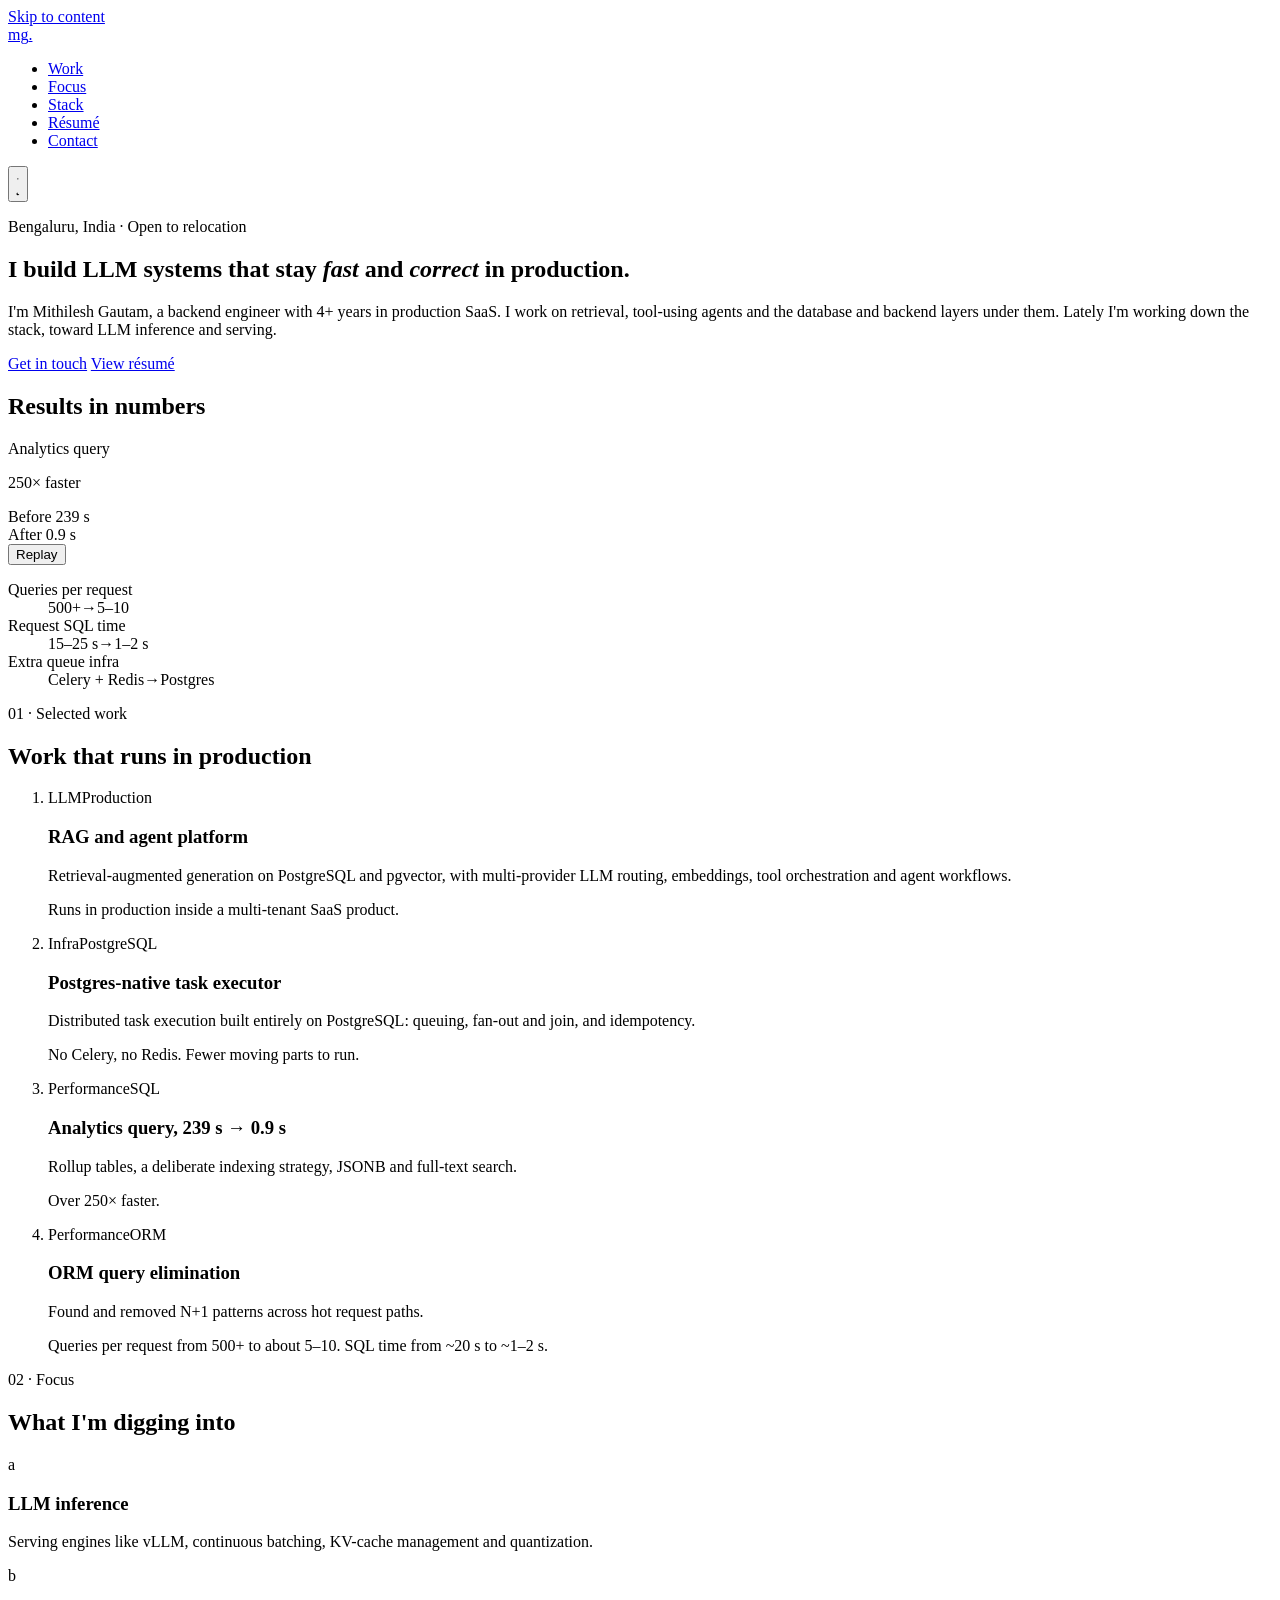
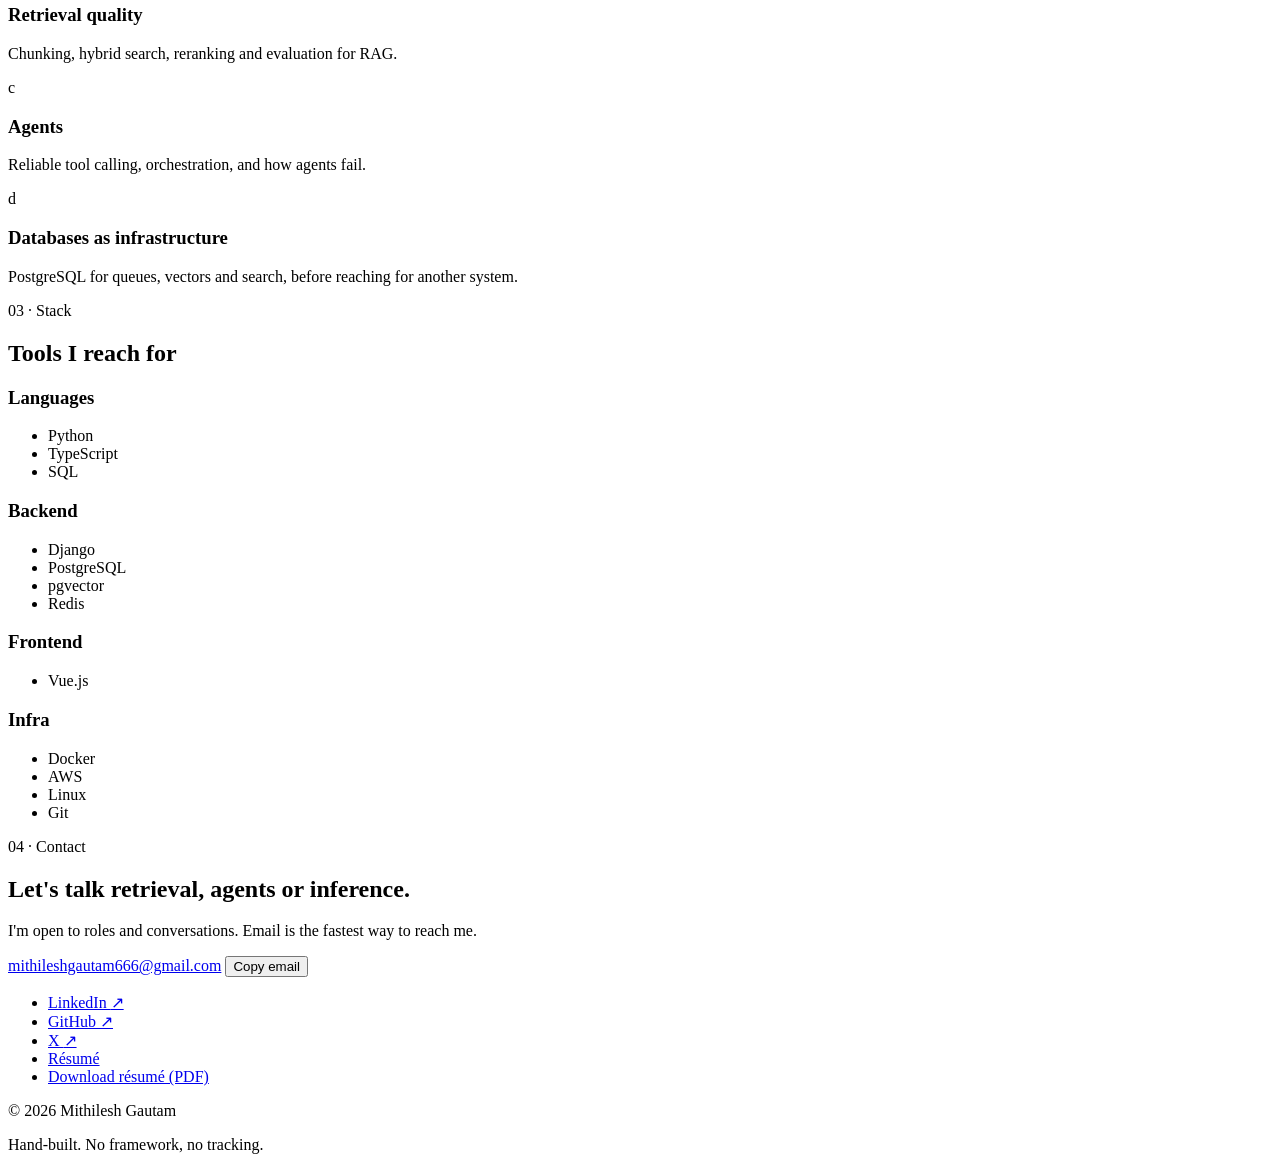
==== index.html @ 5cb6c933 "Link résumé from portfolio Add Résumé to nav, hero and contact; replace old Google Drive link." ====
<!doctype html>
<html lang="en">
<head>
  <meta charset="utf-8" />
  <meta name="viewport" content="width=device-width, initial-scale=1" />
  <title>Mithilesh Gautam</title>
  <meta name="description" content="Engineer building retrieval, agents and the systems that serve LLMs. Bengaluru, India." />
  <meta name="theme-color" content="#0d0f12" media="(prefers-color-scheme: dark)" />
  <meta name="theme-color" content="#f6f4ef" media="(prefers-color-scheme: light)" />
  <meta property="og:title" content="Mithilesh Gautam" />
  <meta property="og:description" content="Retrieval, agents and LLM inference systems that stay fast and correct in production." />
  <meta property="og:type" content="website" />
  <link rel="icon" href="data:image/svg+xml,<svg xmlns='http://www.w3.org/2000/svg' viewBox='0 0 32 32'><rect width='32' height='32' rx='7' fill='%237c5cff'/><text x='16' y='22' font-family='monospace' font-size='15' font-weight='700' text-anchor='middle' fill='white'>mg</text></svg>" />
  <link rel="preconnect" href="https://fonts.googleapis.com" />
  <link rel="preconnect" href="https://fonts.gstatic.com" crossorigin />
  <link href="https://fonts.googleapis.com/css2?family=Newsreader:ital,opsz,wght@0,6..72,400;0,6..72,500;1,6..72,400&family=IBM+Plex+Sans:wght@400;500;600&family=IBM+Plex+Mono:wght@400;500&display=swap" rel="stylesheet" />
  <link rel="stylesheet" href="style.css" />
  <script>
    // Apply saved theme before paint to avoid a flash.
    try { const t = localStorage.getItem('theme'); if (t) document.documentElement.dataset.theme = t; } catch (e) {}
  </script>
</head>
<body>
  <a class="skip" href="#main">Skip to content</a>

  <header class="site-header">
    <div class="wrap header-row">
      <a class="mark" href="#top" aria-label="Mithilesh Gautam, back to top">mg<span>.</span></a>
      <nav aria-label="Primary">
        <ul class="nav">
          <li><a href="#work">Work</a></li>
          <li><a href="#focus">Focus</a></li>
          <li><a href="#stack">Stack</a></li>
          <li><a href="resume.html">Résumé</a></li>
          <li><a href="#contact">Contact</a></li>
        </ul>
      </nav>
      <button class="theme-toggle" type="button" aria-label="Switch theme" data-theme-toggle>
        <svg class="i-sun" viewBox="0 0 24 24" aria-hidden="true"><circle cx="12" cy="12" r="4"/><path d="M12 2v2M12 20v2M4.9 4.9l1.4 1.4M17.7 17.7l1.4 1.4M2 12h2M20 12h2M4.9 19.1l1.4-1.4M17.7 6.3l1.4-1.4"/></svg>
        <svg class="i-moon" viewBox="0 0 24 24" aria-hidden="true"><path d="M21 12.8A9 9 0 1 1 11.2 3a7 7 0 0 0 9.8 9.8z"/></svg>
      </button>
    </div>
  </header>

  <main id="main">
    <!-- Hero -->
    <section class="hero wrap" id="top">
      <p class="eyebrow"><span class="dot" aria-hidden="true"></span>Bengaluru, India · Open to relocation</p>
      <h1 class="display">
        I build LLM systems that stay <em>fast</em> and <em>correct</em> in production.
      </h1>
      <p class="lede">
        I'm Mithilesh Gautam, a backend engineer with 4+ years in production SaaS. I work on retrieval, tool-using agents and the
        database and backend layers under them. Lately I'm working down the stack, toward
        LLM inference and serving.
      </p>
      <div class="actions">
        <a class="btn btn-primary" href="#contact">Get in touch</a>
        <a class="btn btn-ghost" href="resume.html">View résumé</a>
      </div>
    </section>

    <!-- Signature: latency -->
    <section class="wrap proof" aria-labelledby="proof-title">
      <h2 class="sr-only" id="proof-title">Results in numbers</h2>
      <div class="latency reveal" data-latency>
        <div class="latency-head">
          <p class="overline">Analytics query</p>
          <p class="latency-figure"><span class="big">250×</span> faster</p>
        </div>
        <div class="bars" role="img" aria-label="Query time dropped from 239 seconds to 0.9 seconds">
          <div class="bar-row">
            <span class="bar-label">Before</span>
            <span class="bar"><span class="fill fill-before"></span></span>
            <span class="bar-val">239 s</span>
          </div>
          <div class="bar-row">
            <span class="bar-label">After</span>
            <span class="bar"><span class="fill fill-after"></span></span>
            <span class="bar-val accent">0.9 s</span>
          </div>
        </div>
        <button class="replay" type="button" data-replay>Replay</button>
      </div>

      <dl class="stats">
        <div class="stat reveal">
          <dt class="overline">Queries per request</dt>
          <dd><span class="from">500+</span><span class="arrow" aria-hidden="true">→</span><span class="to">5–10</span></dd>
        </div>
        <div class="stat reveal">
          <dt class="overline">Request SQL time</dt>
          <dd><span class="from">15–25 s</span><span class="arrow" aria-hidden="true">→</span><span class="to">1–2 s</span></dd>
        </div>
        <div class="stat reveal">
          <dt class="overline">Extra queue infra</dt>
          <dd><span class="from">Celery + Redis</span><span class="arrow" aria-hidden="true">→</span><span class="to">Postgres</span></dd>
        </div>
      </dl>
    </section>

    <!-- Work -->
    <section class="wrap section" id="work" aria-labelledby="work-title">
      <header class="section-head">
        <p class="overline">01 · Selected work</p>
        <h2 class="h2" id="work-title">Work that runs in production</h2>
      </header>

      <ol class="work-list">
        <li class="work reveal">
          <div class="work-meta"><span class="tag">LLM</span><span class="tag">Production</span></div>
          <h3 class="h3">RAG and agent platform</h3>
          <p>Retrieval-augmented generation on PostgreSQL and pgvector, with multi-provider LLM routing, embeddings, tool orchestration and agent workflows.</p>
          <p class="outcome">Runs in production inside a multi-tenant SaaS product.</p>
        </li>
        <li class="work reveal">
          <div class="work-meta"><span class="tag">Infra</span><span class="tag">PostgreSQL</span></div>
          <h3 class="h3">Postgres-native task executor</h3>
          <p>Distributed task execution built entirely on PostgreSQL: queuing, fan-out and join, and idempotency.</p>
          <p class="outcome">No Celery, no Redis. Fewer moving parts to run.</p>
        </li>
        <li class="work reveal">
          <div class="work-meta"><span class="tag">Performance</span><span class="tag">SQL</span></div>
          <h3 class="h3">Analytics query, 239 s → 0.9 s</h3>
          <p>Rollup tables, a deliberate indexing strategy, JSONB and full-text search.</p>
          <p class="outcome">Over 250× faster.</p>
        </li>
        <li class="work reveal">
          <div class="work-meta"><span class="tag">Performance</span><span class="tag">ORM</span></div>
          <h3 class="h3">ORM query elimination</h3>
          <p>Found and removed N+1 patterns across hot request paths.</p>
          <p class="outcome">Queries per request from 500+ to about 5–10. SQL time from ~20 s to ~1–2 s.</p>
        </li>
      </ol>
    </section>

    <!-- Focus -->
    <section class="wrap section" id="focus" aria-labelledby="focus-title">
      <header class="section-head">
        <p class="overline">02 · Focus</p>
        <h2 class="h2" id="focus-title">What I'm digging into</h2>
      </header>
      <div class="focus-grid">
        <article class="focus reveal">
          <span class="focus-n" aria-hidden="true">a</span>
          <h3 class="h3">LLM inference</h3>
          <p>Serving engines like vLLM, continuous batching, KV-cache management and quantization.</p>
        </article>
        <article class="focus reveal">
          <span class="focus-n" aria-hidden="true">b</span>
          <h3 class="h3">Retrieval quality</h3>
          <p>Chunking, hybrid search, reranking and evaluation for RAG.</p>
        </article>
        <article class="focus reveal">
          <span class="focus-n" aria-hidden="true">c</span>
          <h3 class="h3">Agents</h3>
          <p>Reliable tool calling, orchestration, and how agents fail.</p>
        </article>
        <article class="focus reveal">
          <span class="focus-n" aria-hidden="true">d</span>
          <h3 class="h3">Databases as infrastructure</h3>
          <p>PostgreSQL for queues, vectors and search, before reaching for another system.</p>
        </article>
      </div>
    </section>

    <!-- Stack -->
    <section class="wrap section" id="stack" aria-labelledby="stack-title">
      <header class="section-head">
        <p class="overline">03 · Stack</p>
        <h2 class="h2" id="stack-title">Tools I reach for</h2>
      </header>
      <div class="stack-groups">
        <div class="stack-group reveal">
          <h3 class="overline">Languages</h3>
          <ul class="chips"><li>Python</li><li>TypeScript</li><li>SQL</li></ul>
        </div>
        <div class="stack-group reveal">
          <h3 class="overline">Backend</h3>
          <ul class="chips"><li>Django</li><li>PostgreSQL</li><li>pgvector</li><li>Redis</li></ul>
        </div>
        <div class="stack-group reveal">
          <h3 class="overline">Frontend</h3>
          <ul class="chips"><li>Vue.js</li></ul>
        </div>
        <div class="stack-group reveal">
          <h3 class="overline">Infra</h3>
          <ul class="chips"><li>Docker</li><li>AWS</li><li>Linux</li><li>Git</li></ul>
        </div>
      </div>
    </section>

    <!-- Contact -->
    <section class="wrap section contact" id="contact" aria-labelledby="contact-title">
      <p class="overline">04 · Contact</p>
      <h2 class="display contact-title" id="contact-title">Let's talk retrieval, agents or inference.</h2>
      <p class="lede">I'm open to roles and conversations. Email is the fastest way to reach me.</p>

      <div class="email-row">
        <a class="email" href="mailto:mithileshgautam666@gmail.com">mithileshgautam666@gmail.com</a>
        <button class="btn btn-ghost copy" type="button" data-copy="mithileshgautam666@gmail.com">
          <span data-copy-label>Copy email</span>
        </button>
        <span class="sr-only" role="status" aria-live="polite" data-copy-status></span>
      </div>

      <ul class="links">
        <li><a href="https://www.linkedin.com/in/iammgautam" target="_blank" rel="noopener">LinkedIn <span aria-hidden="true">↗</span></a></li>
        <li><a href="https://github.com/iammgautam" target="_blank" rel="noopener">GitHub <span aria-hidden="true">↗</span></a></li>
        <li><a href="https://x.com/iammgautam" target="_blank" rel="noopener">X <span aria-hidden="true">↗</span></a></li>
        <li><a href="resume.html">Résumé</a></li>
        <li><a href="resume.pdf" download="Mithilesh-Gautam-Resume.pdf">Download résumé (PDF)</a></li>
      </ul>
    </section>
  </main>

  <footer class="wrap site-footer">
    <p>© <span data-year>2026</span> Mithilesh Gautam</p>
    <p class="mono">Hand-built. No framework, no tracking.</p>
  </footer>

  <script src="script.js" defer></script>
</body>
</html>
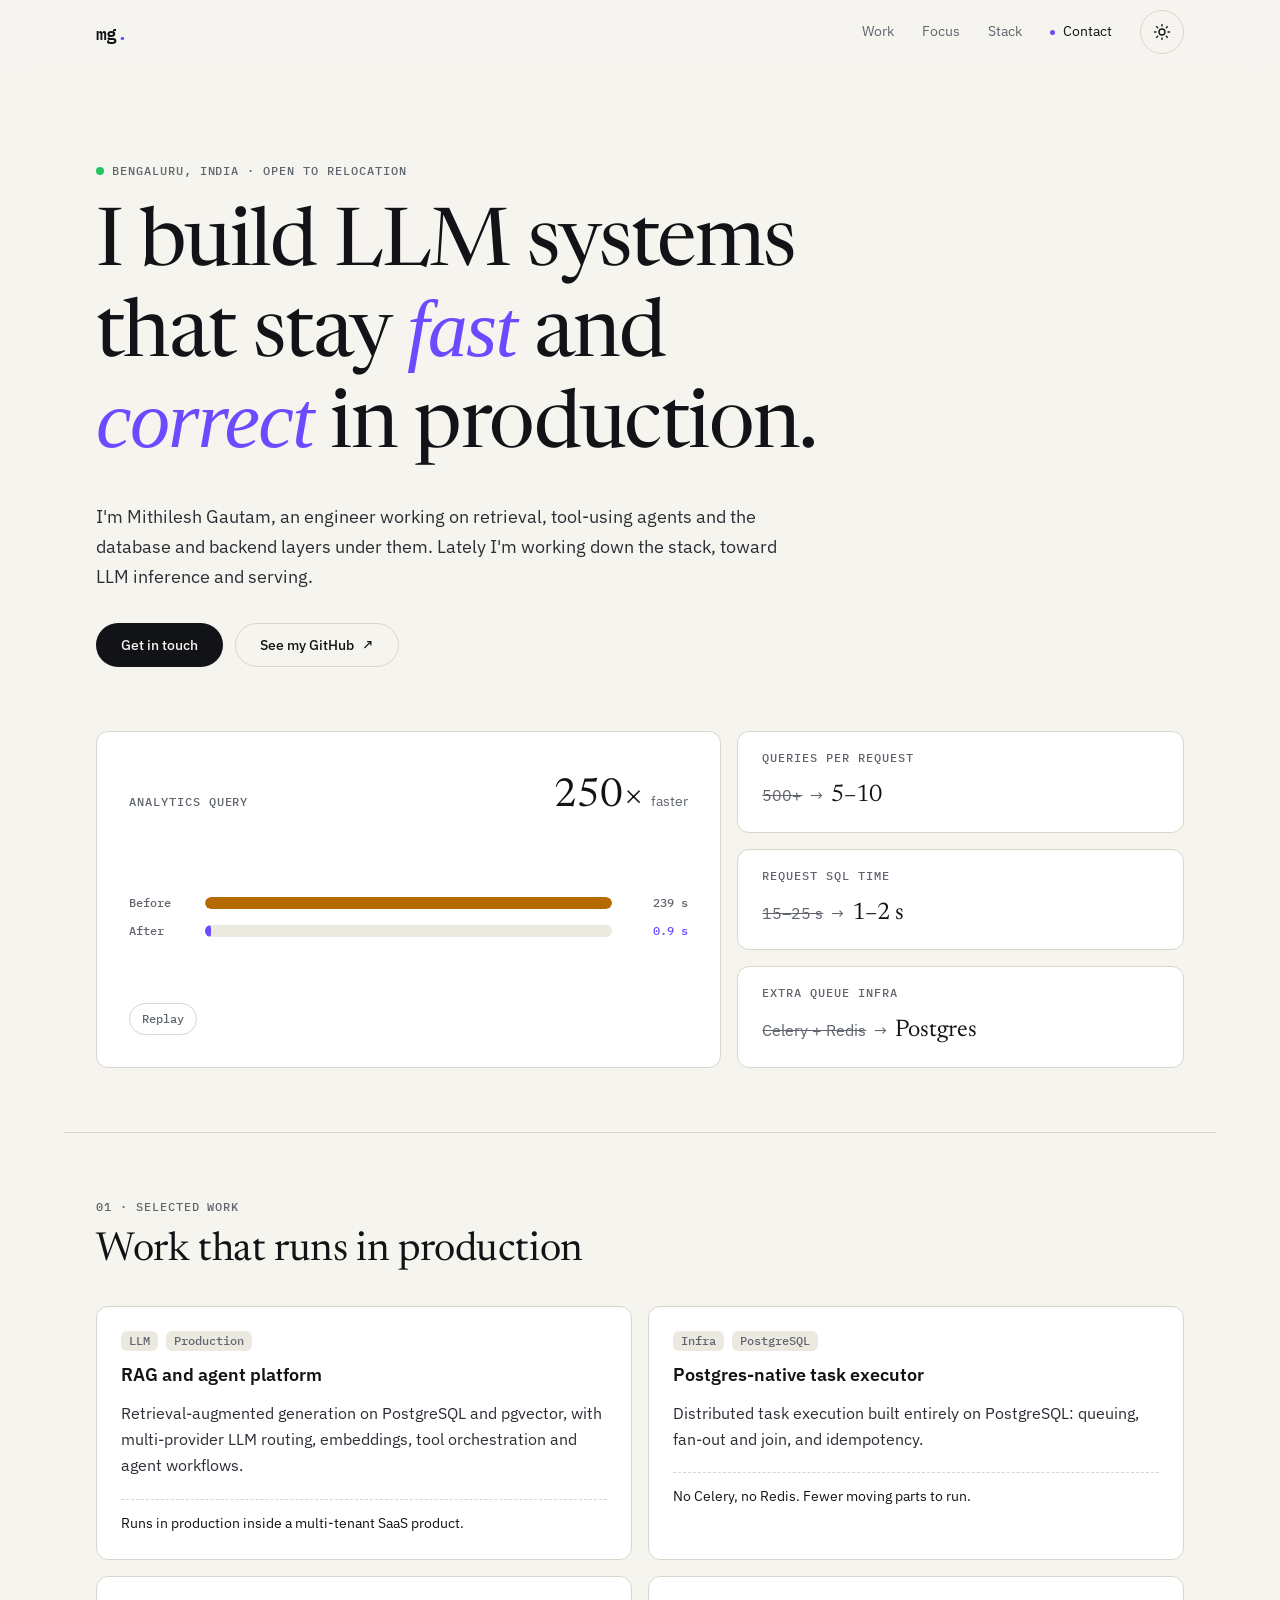
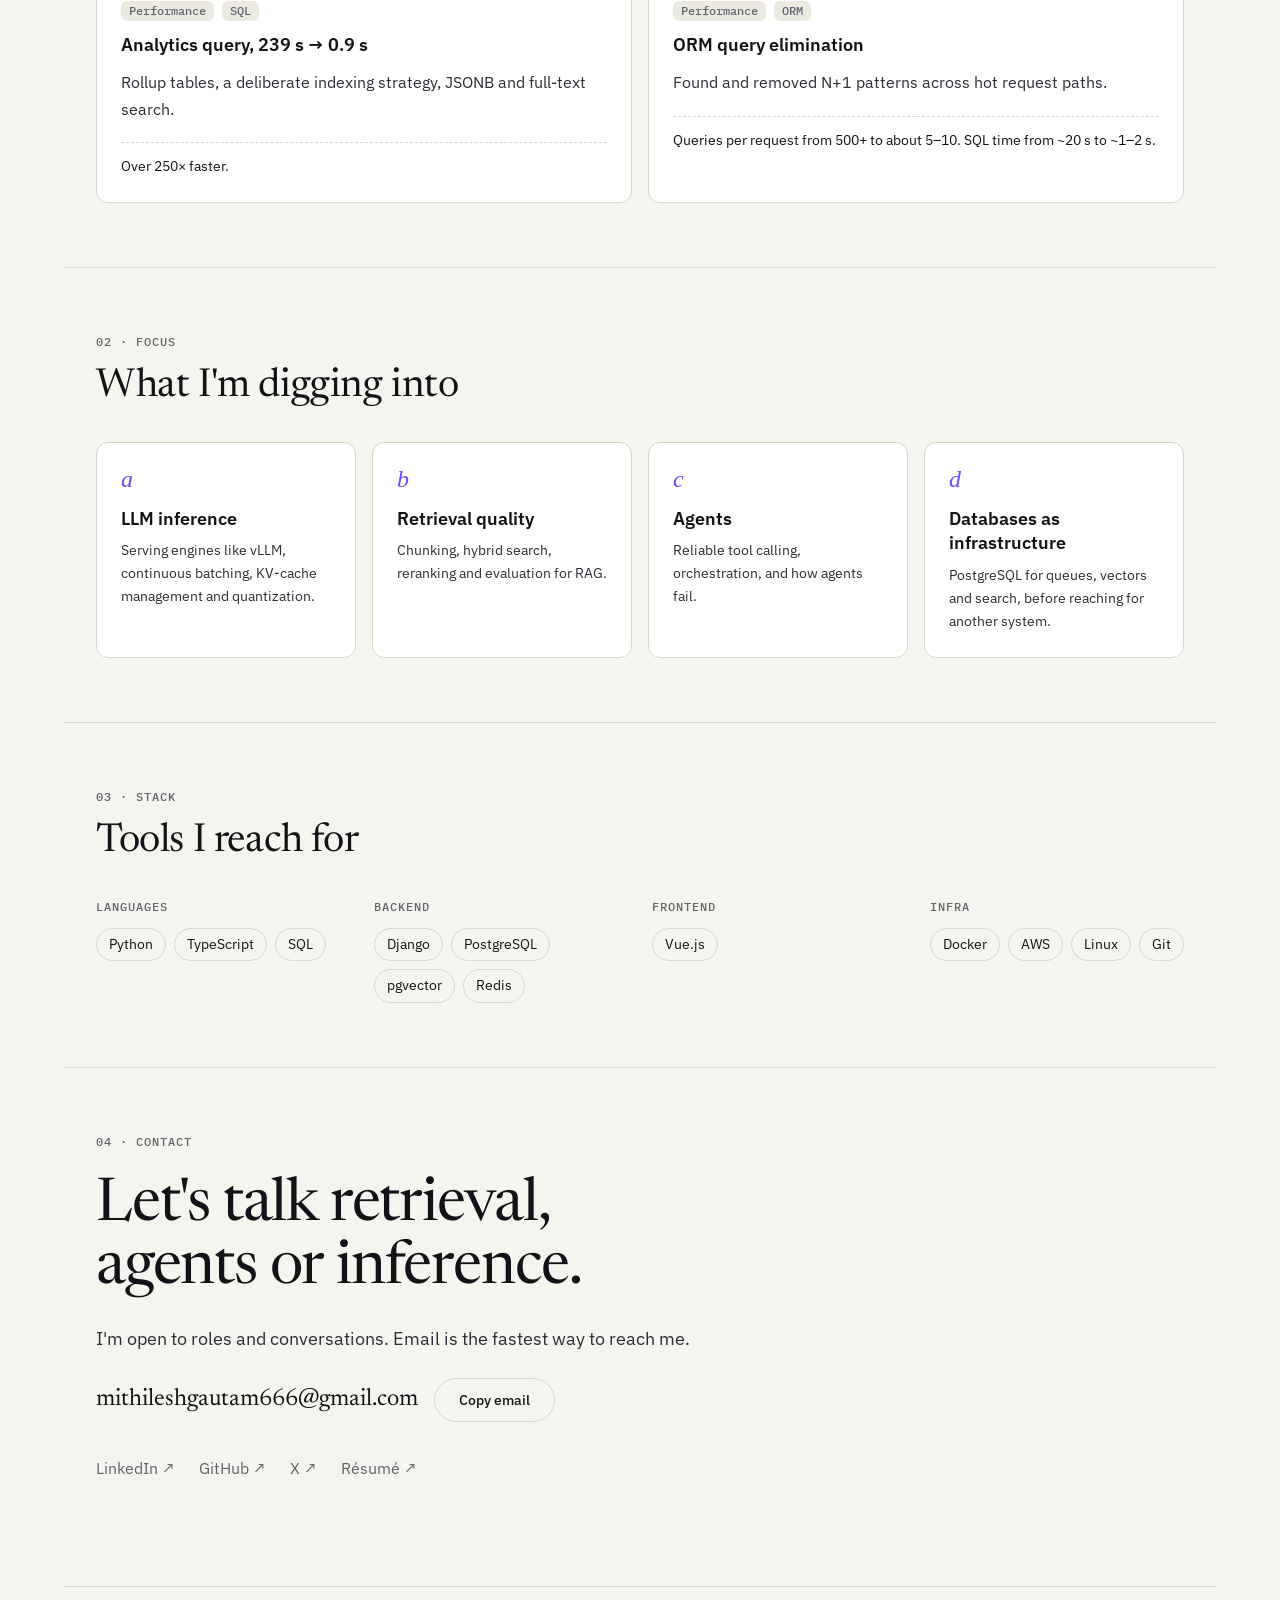
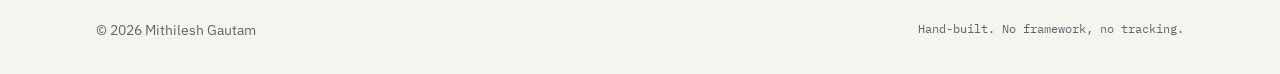
==== commit f97ca202: "Add redesigned portfolio Single-page site with token-based design system (light/dark), hero, latency" ====
--- a/index.html
+++ b/index.html
@@ -31,7 +31,6 @@
           <li><a href="#work">Work</a></li>
           <li><a href="#focus">Focus</a></li>
           <li><a href="#stack">Stack</a></li>
-          <li><a href="resume.html">Résumé</a></li>
           <li><a href="#contact">Contact</a></li>
         </ul>
       </nav>
@@ -50,13 +49,13 @@
         I build LLM systems that stay <em>fast</em> and <em>correct</em> in production.
       </h1>
       <p class="lede">
-        I'm Mithilesh Gautam, a backend engineer with 4+ years in production SaaS. I work on retrieval, tool-using agents and the
+        I'm Mithilesh Gautam, an engineer working on retrieval, tool-using agents and the
         database and backend layers under them. Lately I'm working down the stack, toward
         LLM inference and serving.
       </p>
       <div class="actions">
         <a class="btn btn-primary" href="#contact">Get in touch</a>
-        <a class="btn btn-ghost" href="resume.html">View résumé</a>
+        <a class="btn btn-ghost" href="https://github.com/iammgautam" target="_blank" rel="noopener">See my GitHub <span aria-hidden="true">↗</span></a>
       </div>
     </section>
 
@@ -208,8 +207,7 @@
         <li><a href="https://www.linkedin.com/in/iammgautam" target="_blank" rel="noopener">LinkedIn <span aria-hidden="true">↗</span></a></li>
         <li><a href="https://github.com/iammgautam" target="_blank" rel="noopener">GitHub <span aria-hidden="true">↗</span></a></li>
         <li><a href="https://x.com/iammgautam" target="_blank" rel="noopener">X <span aria-hidden="true">↗</span></a></li>
-        <li><a href="resume.html">Résumé</a></li>
-        <li><a href="resume.pdf" download="Mithilesh-Gautam-Resume.pdf">Download résumé (PDF)</a></li>
+        <li><a href="https://drive.google.com/file/d/17p3Ws8Ovs1-8Sfg02AB1ZrFVrTAGRIoc/view?usp=sharing" target="_blank" rel="noopener">Résumé <span aria-hidden="true">↗</span></a></li>
       </ul>
     </section>
   </main>
--- a/style.css
+++ b/style.css
@@ -0,0 +1,387 @@
+/* ==========================================================
+   Tokens
+   Tier 1 (reference) → Tier 2 (semantic). Components use semantic only.
+   ========================================================== */
+:root {
+  /* reference palette */
+  --ink-0: #0d0f12;
+  --ink-1: #14171c;
+  --ink-2: #1c2027;
+  --ink-3: #2a2f38;
+  --ink-5: #8a919e;
+  --ink-7: #c9cdd4;
+  --paper-0: #f6f4ef;
+  --paper-1: #ffffff;
+  --paper-2: #ece9e1;
+  --paper-3: #d9d5ca;
+  --paper-5: #5f646d;
+  --paper-7: #2a2e35;
+  --violet-400: #a78bfa;
+  --violet-600: #6d4aff;
+  --amber-400: #f2b45a;
+  --amber-600: #b56a00;
+
+  /* type */
+  --font-display: "Newsreader", Georgia, serif;
+  --font-sans: "IBM Plex Sans", system-ui, -apple-system, sans-serif;
+  --font-mono: "IBM Plex Mono", ui-monospace, Menlo, monospace;
+  --fs-xs: 0.75rem;
+  --fs-sm: 0.875rem;
+  --fs-md: 1rem;
+  --fs-lg: 1.125rem;
+  --fs-xl: clamp(1.25rem, 1rem + 0.8vw, 1.5rem);
+  --fs-2xl: clamp(1.75rem, 1.2rem + 2vw, 2.5rem);
+  --fs-display: clamp(2.5rem, 1.4rem + 4.6vw, 5rem);
+
+  /* space (4px base) */
+  --sp-1: 0.25rem;
+  --sp-2: 0.5rem;
+  --sp-3: 0.75rem;
+  --sp-4: 1rem;
+  --sp-6: 1.5rem;
+  --sp-8: 2rem;
+  --sp-12: 3rem;
+  --sp-16: 4rem;
+  --sp-24: 6rem;
+
+  --radius-sm: 6px;
+  --radius-md: 12px;
+  --radius-pill: 999px;
+  --measure: 62ch;
+  --page: 72rem;
+
+  /* motion */
+  --dur-fast: 140ms;
+  --dur-base: 240ms;
+  --dur-slow: 1200ms;
+  --ease-out: cubic-bezier(0.2, 0.8, 0.2, 1);
+
+  /* semantic — light */
+  --color-bg: var(--paper-0);
+  --color-surface: var(--paper-1);
+  --color-surface-muted: var(--paper-2);
+  --color-border: var(--paper-3);
+  --color-text: var(--paper-7);
+  --color-text-strong: #111317;
+  --color-text-muted: var(--paper-5);
+  --color-accent: var(--violet-600);
+  --color-accent-contrast: #ffffff;
+  --color-warn: var(--amber-600);
+  --color-focus: var(--violet-600);
+  color-scheme: light;
+}
+
+@media (prefers-color-scheme: dark) {
+  :root:not([data-theme="light"]) {
+    --color-bg: var(--ink-0);
+    --color-surface: var(--ink-1);
+    --color-surface-muted: var(--ink-2);
+    --color-border: var(--ink-3);
+    --color-text: var(--ink-7);
+    --color-text-strong: #f3f4f6;
+    --color-text-muted: var(--ink-5);
+    --color-accent: var(--violet-400);
+    --color-accent-contrast: var(--ink-0);
+    --color-warn: var(--amber-400);
+    --color-focus: var(--violet-400);
+    color-scheme: dark;
+  }
+}
+:root[data-theme="dark"] {
+  --color-bg: var(--ink-0);
+  --color-surface: var(--ink-1);
+  --color-surface-muted: var(--ink-2);
+  --color-border: var(--ink-3);
+  --color-text: var(--ink-7);
+  --color-text-strong: #f3f4f6;
+  --color-text-muted: var(--ink-5);
+  --color-accent: var(--violet-400);
+  --color-accent-contrast: var(--ink-0);
+  --color-warn: var(--amber-400);
+  --color-focus: var(--violet-400);
+  color-scheme: dark;
+}
+
+/* ==========================================================
+   Base
+   ========================================================== */
+*, *::before, *::after { box-sizing: border-box; }
+html { scroll-behavior: smooth; scroll-padding-top: 5rem; -webkit-text-size-adjust: 100%; }
+body {
+  margin: 0;
+  background: var(--color-bg);
+  color: var(--color-text);
+  font: 400 var(--fs-md)/1.65 var(--font-sans);
+  -webkit-font-smoothing: antialiased;
+  transition: background-color var(--dur-base), color var(--dur-base);
+}
+h1, h2, h3, p, ol, ul, dl, dd { margin: 0; }
+ul, ol { padding: 0; list-style: none; }
+a { color: inherit; }
+::selection { background: var(--color-accent); color: var(--color-accent-contrast); }
+:focus-visible { outline: 2px solid var(--color-focus); outline-offset: 3px; border-radius: 4px; }
+
+.wrap { width: 100%; max-width: var(--page); margin-inline: auto; padding-inline: var(--sp-4); }
+@media (min-width: 640px) { .wrap { padding-inline: var(--sp-8); } }
+
+.sr-only {
+  position: absolute; width: 1px; height: 1px; padding: 0; margin: -1px;
+  overflow: hidden; clip: rect(0 0 0 0); white-space: nowrap; border: 0;
+}
+.skip {
+  position: absolute; left: var(--sp-4); top: -100px; z-index: 100;
+  background: var(--color-accent); color: var(--color-accent-contrast);
+  padding: var(--sp-2) var(--sp-4); border-radius: var(--radius-sm); text-decoration: none;
+}
+.skip:focus { top: var(--sp-4); }
+
+/* ==========================================================
+   Typography atoms
+   ========================================================== */
+.display {
+  font-family: var(--font-display);
+  font-weight: 400;
+  font-size: var(--fs-display);
+  line-height: 1.04;
+  letter-spacing: -0.02em;
+  color: var(--color-text-strong);
+  text-wrap: balance;
+}
+.display em { font-style: italic; color: var(--color-accent); }
+.h2 {
+  font-family: var(--font-display);
+  font-weight: 400;
+  font-size: var(--fs-2xl);
+  line-height: 1.15;
+  letter-spacing: -0.01em;
+  color: var(--color-text-strong);
+}
+.h3 { font-size: var(--fs-lg); font-weight: 600; line-height: 1.35; color: var(--color-text-strong); }
+.lede { font-size: var(--fs-lg); max-width: var(--measure); color: var(--color-text); }
+.overline, .eyebrow {
+  font-family: var(--font-mono);
+  font-size: var(--fs-xs);
+  font-weight: 500;
+  letter-spacing: 0.08em;
+  text-transform: uppercase;
+  color: var(--color-text-muted);
+}
+.mono { font-family: var(--font-mono); }
+
+/* ==========================================================
+   Button
+   ========================================================== */
+.btn {
+  display: inline-flex; align-items: center; gap: var(--sp-2);
+  min-height: 44px; padding: 0 var(--sp-6);
+  border-radius: var(--radius-pill);
+  border: 1px solid transparent;
+  font: 500 var(--fs-sm)/1 var(--font-sans);
+  text-decoration: none; cursor: pointer;
+  transition: transform var(--dur-fast) var(--ease-out), background-color var(--dur-fast), border-color var(--dur-fast), color var(--dur-fast);
+}
+.btn:active { transform: scale(0.97); }
+.btn-primary { background: var(--color-text-strong); color: var(--color-bg); }
+.btn-primary:hover { background: var(--color-accent); color: var(--color-accent-contrast); }
+.btn-ghost { background: transparent; color: var(--color-text-strong); border-color: var(--color-border); }
+.btn-ghost:hover { border-color: var(--color-text-strong); }
+
+/* ==========================================================
+   Header
+   ========================================================== */
+.site-header {
+  position: sticky; top: 0; z-index: 50;
+  background: color-mix(in srgb, var(--color-bg) 82%, transparent);
+  backdrop-filter: blur(12px);
+  -webkit-backdrop-filter: blur(12px);
+  border-bottom: 1px solid transparent;
+  transition: border-color var(--dur-base);
+}
+.site-header.is-scrolled { border-bottom-color: var(--color-border); }
+.header-row { display: flex; align-items: center; gap: var(--sp-4); height: 64px; }
+.mark {
+  font: 600 var(--fs-lg)/1 var(--font-mono);
+  color: var(--color-text-strong); text-decoration: none; letter-spacing: -0.04em;
+}
+.mark span { color: var(--color-accent); }
+.site-header nav { margin-left: auto; }
+.nav { display: flex; gap: var(--sp-1); }
+.nav a {
+  display: inline-flex; align-items: center; min-height: 44px; padding: 0 var(--sp-3);
+  font-size: var(--fs-sm); color: var(--color-text-muted); text-decoration: none;
+  border-radius: var(--radius-pill);
+  transition: color var(--dur-fast);
+}
+.nav a:hover, .nav a[aria-current="true"] { color: var(--color-text-strong); }
+.nav a[aria-current="true"]::before {
+  content: ""; width: 5px; height: 5px; margin-right: var(--sp-2);
+  border-radius: 50%; background: var(--color-accent);
+}
+@media (max-width: 560px) {
+  .nav li:nth-child(2), .nav li:nth-child(3) { display: none; }
+  .nav a { padding: 0 var(--sp-2); }
+}
+.theme-toggle {
+  width: 44px; height: 44px; display: grid; place-items: center;
+  background: transparent; border: 1px solid var(--color-border); border-radius: 50%;
+  color: var(--color-text-strong); cursor: pointer;
+  transition: border-color var(--dur-fast), transform var(--dur-fast) var(--ease-out);
+}
+.theme-toggle:hover { border-color: var(--color-text-strong); }
+.theme-toggle:active { transform: scale(0.92); }
+.theme-toggle svg { width: 18px; height: 18px; fill: none; stroke: currentColor; stroke-width: 1.8; stroke-linecap: round; }
+.theme-toggle .i-moon { display: none; }
+:root[data-theme="dark"] .theme-toggle .i-sun { display: none; }
+:root[data-theme="dark"] .theme-toggle .i-moon { display: block; }
+@media (prefers-color-scheme: dark) {
+  :root:not([data-theme="light"]) .theme-toggle .i-sun { display: none; }
+  :root:not([data-theme="light"]) .theme-toggle .i-moon { display: block; }
+}
+
+/* ==========================================================
+   Hero
+   ========================================================== */
+.hero { padding-block: var(--sp-16) var(--sp-12); }
+@media (min-width: 900px) { .hero { padding-block: var(--sp-24) var(--sp-16); } }
+.hero .eyebrow { display: flex; align-items: center; gap: var(--sp-2); margin-bottom: var(--sp-6); }
+.dot {
+  width: 8px; height: 8px; border-radius: 50%; background: #22c55e;
+  box-shadow: 0 0 0 0 rgb(34 197 94 / 0.5);
+  animation: pulse 2.4s ease-out infinite;
+}
+@keyframes pulse { 70% { box-shadow: 0 0 0 8px rgb(34 197 94 / 0); } 100% { box-shadow: 0 0 0 0 rgb(34 197 94 / 0); } }
+.hero .display { max-width: 18ch; }
+.hero .lede { margin-top: var(--sp-8); }
+.actions { display: flex; flex-wrap: wrap; gap: var(--sp-3); margin-top: var(--sp-8); }
+
+/* ==========================================================
+   Proof: latency card + stats (signature moment)
+   ========================================================== */
+.proof { display: grid; gap: var(--sp-4); padding-bottom: var(--sp-16); }
+@media (min-width: 900px) { .proof { grid-template-columns: 1.4fr 1fr; } }
+.latency, .stat, .work, .focus {
+  background: var(--color-surface);
+  border: 1px solid var(--color-border);
+  border-radius: var(--radius-md);
+}
+.latency { position: relative; padding: var(--sp-6); display: grid; gap: var(--sp-6); align-content: space-between; }
+@media (min-width: 640px) { .latency { padding: var(--sp-8); } }
+.latency-head { display: flex; justify-content: space-between; align-items: baseline; gap: var(--sp-4); flex-wrap: wrap; }
+.latency-figure { font-size: var(--fs-sm); color: var(--color-text-muted); }
+.latency-figure .big {
+  font-family: var(--font-display); font-size: var(--fs-2xl); color: var(--color-text-strong);
+  font-variant-numeric: tabular-nums; margin-right: var(--sp-1);
+}
+.bars { display: grid; gap: var(--sp-4); }
+.bar-row { display: grid; grid-template-columns: 4rem 1fr 4rem; align-items: center; gap: var(--sp-3); }
+.bar-label, .bar-val { font: 500 var(--fs-xs)/1 var(--font-mono); color: var(--color-text-muted); }
+.bar-val { text-align: right; font-variant-numeric: tabular-nums; }
+.bar-val.accent { color: var(--color-accent); }
+.bar { height: 12px; border-radius: var(--radius-pill); background: var(--color-surface-muted); overflow: hidden; }
+.fill { display: block; height: 100%; width: 0; border-radius: inherit; }
+.fill-before { background: var(--color-warn); }
+.fill-after { background: var(--color-accent); }
+/* Bars "run" at speeds proportional-ish to their real time: slow vs. instant. */
+.latency.is-run .fill-before { width: 100%; transition: width 2.4s linear; }
+.latency.is-run .fill-after { width: 0.6%; min-width: 6px; transition: width 120ms var(--ease-out); }
+.replay {
+  justify-self: start; align-self: end;
+  height: 32px; padding: 0 var(--sp-3);
+  background: none; border: 1px solid var(--color-border); border-radius: var(--radius-pill);
+  font: 500 var(--fs-xs)/1 var(--font-mono); color: var(--color-text-muted); cursor: pointer;
+  transition: color var(--dur-fast), border-color var(--dur-fast);
+}
+.replay:hover { color: var(--color-text-strong); border-color: var(--color-text-strong); }
+
+.stats { display: grid; gap: var(--sp-4); }
+.stat { padding: var(--sp-4) var(--sp-6); display: grid; gap: var(--sp-2); }
+.stat dd { display: flex; align-items: baseline; gap: var(--sp-2); flex-wrap: wrap; font-variant-numeric: tabular-nums; }
+.stat .from { color: var(--color-text-muted); text-decoration: line-through; text-decoration-thickness: 1px; }
+.stat .arrow { color: var(--color-text-muted); }
+.stat .to { font-family: var(--font-display); font-size: var(--fs-xl); color: var(--color-text-strong); }
+
+/* ==========================================================
+   Sections
+   ========================================================== */
+.section { padding-block: var(--sp-16); border-top: 1px solid var(--color-border); }
+.section-head { display: grid; gap: var(--sp-3); margin-bottom: var(--sp-8); }
+
+.work-list { display: grid; gap: var(--sp-4); }
+@media (min-width: 760px) { .work-list { grid-template-columns: 1fr 1fr; } }
+.work {
+  padding: var(--sp-6); display: grid; gap: var(--sp-3); align-content: start;
+  transition: border-color var(--dur-base), transform var(--dur-base) var(--ease-out);
+}
+.work:hover { border-color: var(--color-accent); transform: translateY(-2px); }
+.work p { color: var(--color-text); max-width: var(--measure); }
+.work .outcome {
+  margin-top: var(--sp-2); padding-top: var(--sp-3);
+  border-top: 1px dashed var(--color-border);
+  font-size: var(--fs-sm); color: var(--color-text-strong);
+}
+.work-meta { display: flex; gap: var(--sp-2); flex-wrap: wrap; }
+.tag {
+  font: 500 var(--fs-xs)/1 var(--font-mono);
+  padding: var(--sp-1) var(--sp-2);
+  border-radius: var(--radius-sm);
+  background: var(--color-surface-muted); color: var(--color-text-muted);
+}
+
+.focus-grid { display: grid; gap: var(--sp-4); }
+@media (min-width: 640px) { .focus-grid { grid-template-columns: 1fr 1fr; } }
+@media (min-width: 1000px) { .focus-grid { grid-template-columns: repeat(4, 1fr); } }
+.focus { padding: var(--sp-6); display: grid; gap: var(--sp-2); align-content: start; }
+.focus-n { font: italic 400 var(--fs-xl)/1 var(--font-display); color: var(--color-accent); margin-bottom: var(--sp-2); }
+.focus p { font-size: var(--fs-sm); }
+
+.stack-groups { display: grid; gap: var(--sp-6); }
+@media (min-width: 760px) { .stack-groups { grid-template-columns: repeat(4, 1fr); } }
+.stack-group { display: grid; gap: var(--sp-3); align-content: start; }
+.chips { display: flex; flex-wrap: wrap; gap: var(--sp-2); }
+.chips li {
+  padding: var(--sp-1) var(--sp-3);
+  border: 1px solid var(--color-border); border-radius: var(--radius-pill);
+  font-size: var(--fs-sm); color: var(--color-text-strong);
+}
+
+/* ==========================================================
+   Contact
+   ========================================================== */
+.contact { display: grid; gap: var(--sp-6); padding-bottom: var(--sp-24); }
+.contact-title { font-size: clamp(2rem, 1.2rem + 3.4vw, 3.75rem); max-width: 20ch; }
+.email-row { display: flex; flex-wrap: wrap; align-items: center; gap: var(--sp-3) var(--sp-4); }
+.email {
+  font-family: var(--font-display); font-size: var(--fs-xl);
+  color: var(--color-text-strong); text-decoration: none;
+  overflow-wrap: anywhere;
+  background: linear-gradient(var(--color-accent), var(--color-accent)) 0 100% / 0 2px no-repeat;
+  transition: background-size var(--dur-base) var(--ease-out);
+}
+.email:hover { background-size: 100% 2px; }
+.copy.is-done { border-color: var(--color-accent); color: var(--color-accent); }
+.links { display: flex; flex-wrap: wrap; gap: var(--sp-2) var(--sp-6); }
+.links a {
+  display: inline-flex; align-items: center; gap: var(--sp-1); min-height: 44px;
+  color: var(--color-text-muted); text-decoration: none; transition: color var(--dur-fast);
+}
+.links a:hover { color: var(--color-accent); }
+
+.site-footer {
+  display: flex; flex-wrap: wrap; justify-content: space-between; gap: var(--sp-2);
+  padding-block: var(--sp-8); border-top: 1px solid var(--color-border);
+  font-size: var(--fs-sm); color: var(--color-text-muted);
+}
+.site-footer .mono { font-size: var(--fs-xs); }
+
+/* ==========================================================
+   Reveal on scroll (JS adds .js to <html>; without JS, content shows)
+   ========================================================== */
+.js .reveal { opacity: 0; transform: translateY(12px); transition: opacity 600ms var(--ease-out), transform 600ms var(--ease-out); }
+.js .reveal.is-in { opacity: 1; transform: none; }
+
+@media (prefers-reduced-motion: reduce) {
+  html { scroll-behavior: auto; }
+  *, *::before, *::after { animation: none !important; transition-duration: 0ms !important; }
+  .js .reveal { opacity: 1; transform: none; }
+}
+
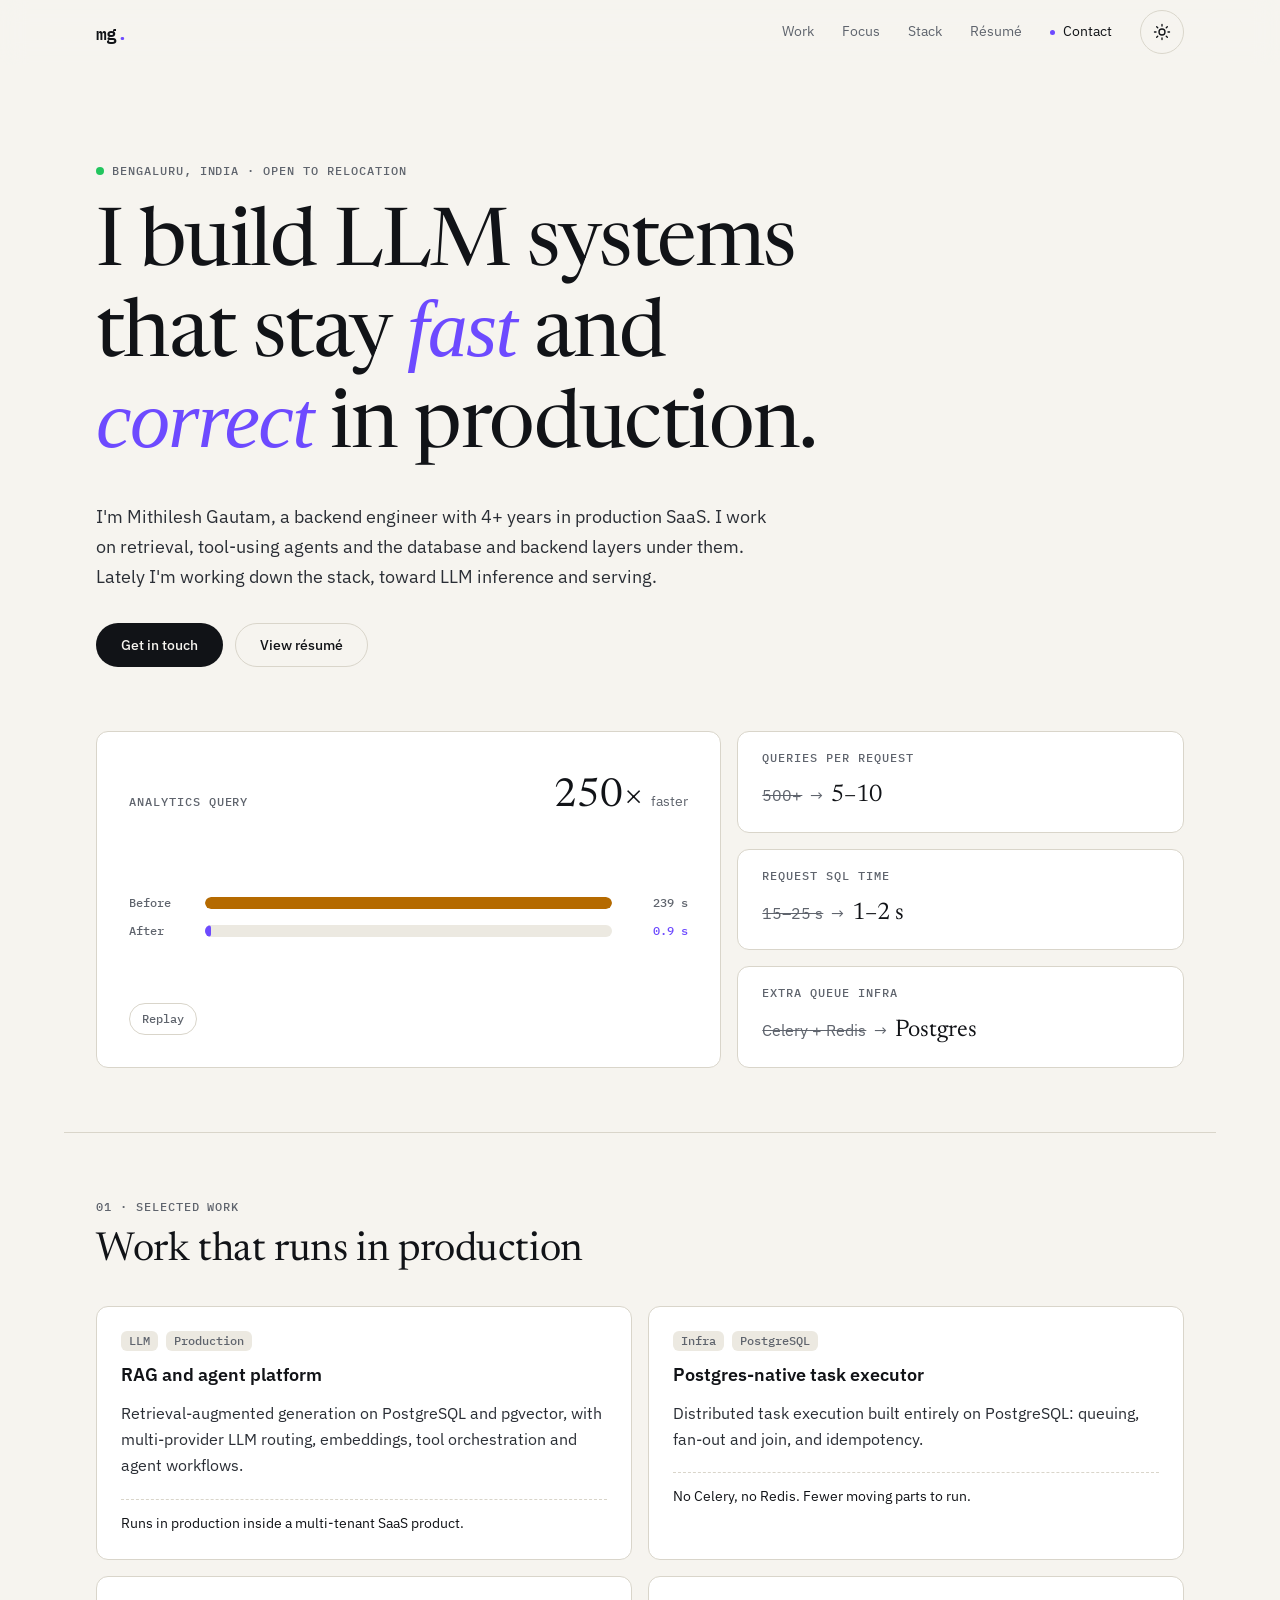
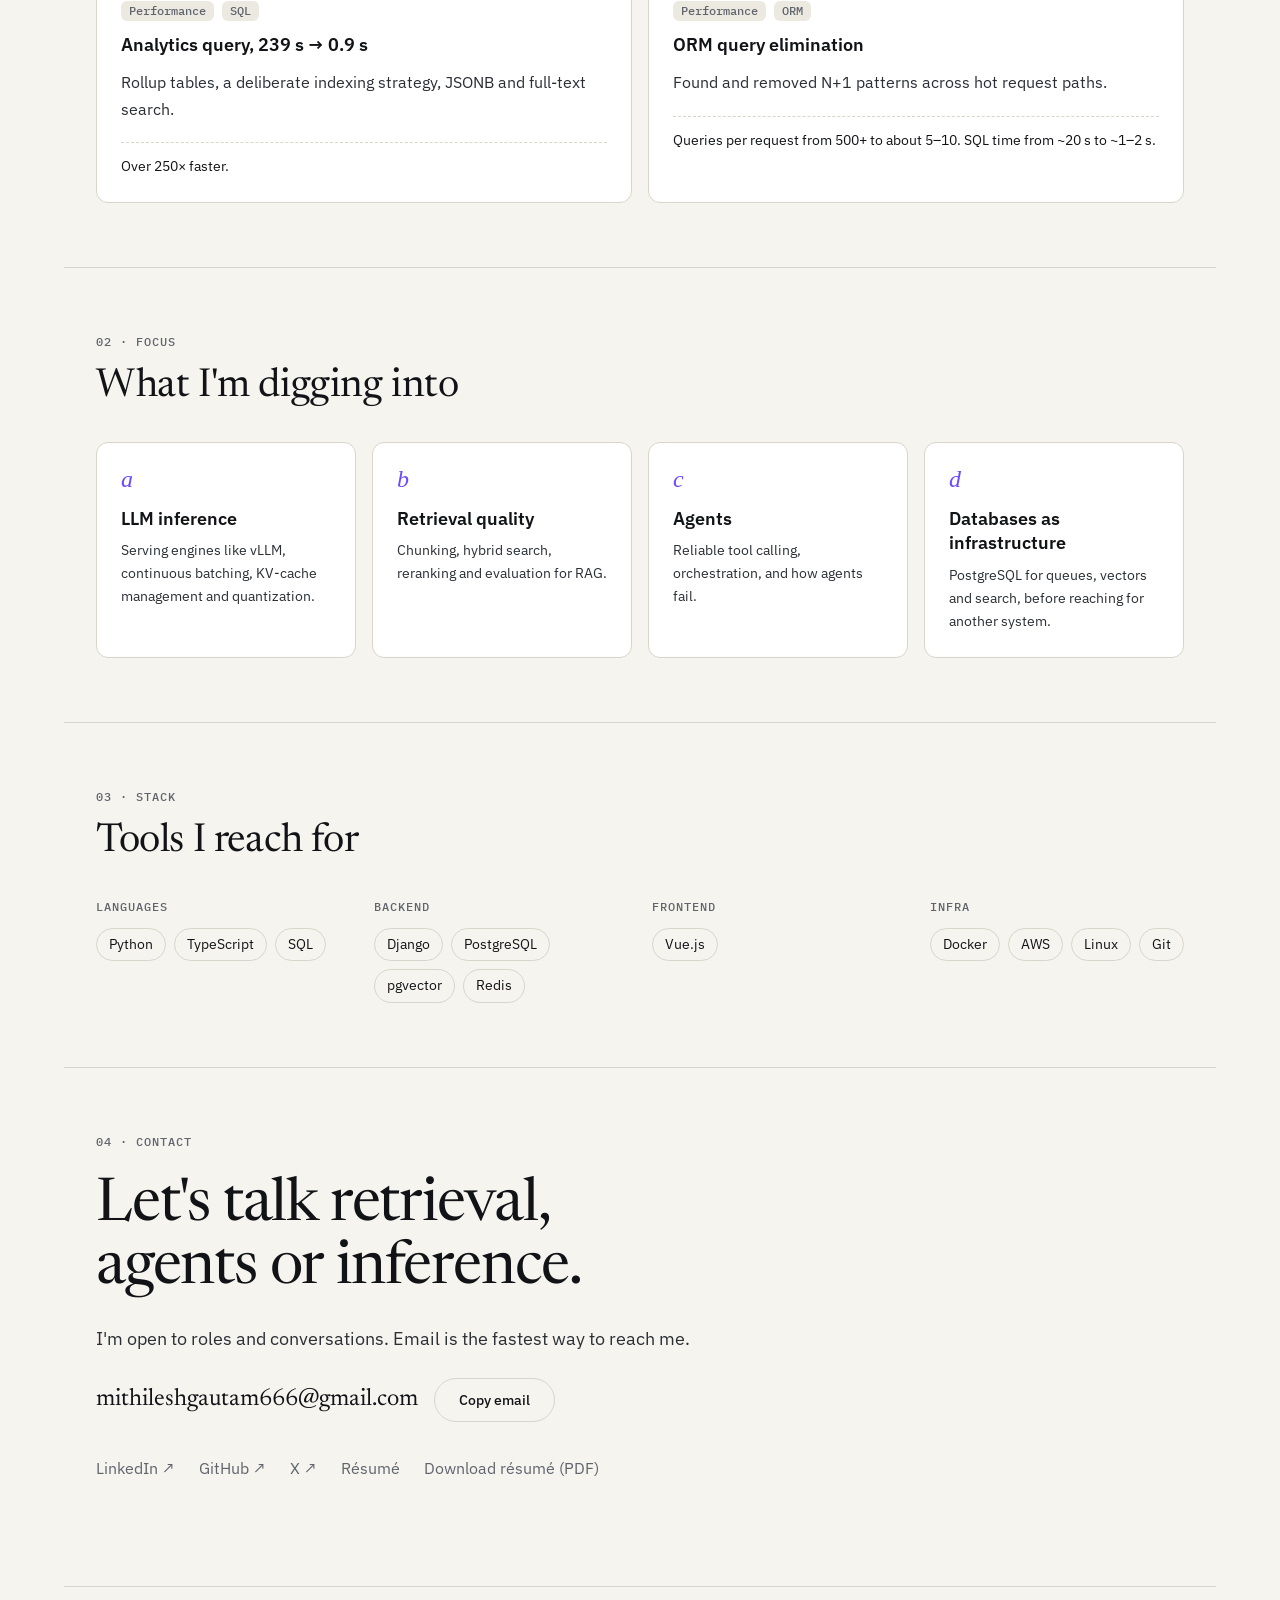
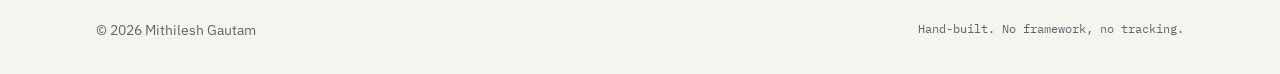
==== commit 2853cba8: "Merge pull request #1 from iammgautam/redesign Redesign portfolio and add résumé page" ====
--- a/index.html
+++ b/index.html
@@ -31,6 +31,7 @@
           <li><a href="#work">Work</a></li>
           <li><a href="#focus">Focus</a></li>
           <li><a href="#stack">Stack</a></li>
+          <li><a href="resume.html">Résumé</a></li>
           <li><a href="#contact">Contact</a></li>
         </ul>
       </nav>
@@ -49,13 +50,13 @@
         I build LLM systems that stay <em>fast</em> and <em>correct</em> in production.
       </h1>
       <p class="lede">
-        I'm Mithilesh Gautam, an engineer working on retrieval, tool-using agents and the
+        I'm Mithilesh Gautam, a backend engineer with 4+ years in production SaaS. I work on retrieval, tool-using agents and the
         database and backend layers under them. Lately I'm working down the stack, toward
         LLM inference and serving.
       </p>
       <div class="actions">
         <a class="btn btn-primary" href="#contact">Get in touch</a>
-        <a class="btn btn-ghost" href="https://github.com/iammgautam" target="_blank" rel="noopener">See my GitHub <span aria-hidden="true">↗</span></a>
+        <a class="btn btn-ghost" href="resume.html">View résumé</a>
       </div>
     </section>
 
@@ -207,7 +208,8 @@
         <li><a href="https://www.linkedin.com/in/iammgautam" target="_blank" rel="noopener">LinkedIn <span aria-hidden="true">↗</span></a></li>
         <li><a href="https://github.com/iammgautam" target="_blank" rel="noopener">GitHub <span aria-hidden="true">↗</span></a></li>
         <li><a href="https://x.com/iammgautam" target="_blank" rel="noopener">X <span aria-hidden="true">↗</span></a></li>
-        <li><a href="https://drive.google.com/file/d/17p3Ws8Ovs1-8Sfg02AB1ZrFVrTAGRIoc/view?usp=sharing" target="_blank" rel="noopener">Résumé <span aria-hidden="true">↗</span></a></li>
+        <li><a href="resume.html">Résumé</a></li>
+        <li><a href="resume.pdf" download="Mithilesh-Gautam-Resume.pdf">Download résumé (PDF)</a></li>
       </ul>
     </section>
   </main>
--- a/style.css
+++ b/style.css
@@ -212,8 +212,8 @@
   border-radius: var(--radius-pill);
   transition: color var(--dur-fast);
 }
-.nav a:hover, .nav a[aria-current="true"] { color: var(--color-text-strong); }
-.nav a[aria-current="true"]::before {
+.nav a:hover, .nav a[aria-current] { color: var(--color-text-strong); }
+.nav a[aria-current]::before {
   content: ""; width: 5px; height: 5px; margin-right: var(--sp-2);
   border-radius: 50%; background: var(--color-accent);
 }
@@ -385,3 +385,87 @@
   .js .reveal { opacity: 1; transform: none; }
 }
 
+/* ==========================================================
+   Résumé page
+   ========================================================== */
+.cv { padding-block: var(--sp-8) var(--sp-16); }
+.cv-toolbar {
+  display: flex; align-items: center; justify-content: space-between; gap: var(--sp-4); flex-wrap: wrap;
+  margin-bottom: var(--sp-6);
+}
+.back {
+  display: inline-flex; align-items: center; min-height: 44px;
+  font-size: var(--fs-sm); color: var(--color-text-muted); text-decoration: none;
+  transition: color var(--dur-fast);
+}
+.back:hover { color: var(--color-text-strong); }
+.btn .i { width: 16px; height: 16px; fill: none; stroke: currentColor; stroke-width: 2; stroke-linecap: round; stroke-linejoin: round; }
+
+.cv-sheet {
+  background: var(--color-surface);
+  border: 1px solid var(--color-border);
+  border-radius: var(--radius-md);
+  padding: var(--sp-6);
+  display: grid; gap: var(--sp-8);
+  max-width: 56rem; margin-inline: auto;
+}
+@media (min-width: 760px) { .cv-sheet { padding: var(--sp-12); } }
+.cv-head { display: grid; gap: var(--sp-6); padding-bottom: var(--sp-6); border-bottom: 1px solid var(--color-border); }
+@media (min-width: 760px) { .cv-head { grid-template-columns: 1fr auto; align-items: end; } }
+.cv-name { font-size: clamp(2.25rem, 1.6rem + 2.6vw, 3.5rem); margin-top: var(--sp-2); }
+.cv-role { margin-top: var(--sp-2); color: var(--color-text-muted); }
+.cv-contact { display: grid; gap: var(--sp-1); font: 400 var(--fs-sm)/1.6 var(--font-mono); }
+@media (min-width: 760px) { .cv-contact { text-align: right; } }
+.cv-contact a { color: var(--color-text); text-decoration: none; overflow-wrap: anywhere; }
+.cv-contact a:hover { color: var(--color-accent); }
+.cv-summary { max-width: var(--measure); }
+.cv strong { font-weight: 600; color: var(--color-text-strong); }
+.cv code { font: 0.85em var(--font-mono); background: var(--color-surface-muted); padding: 0.1em 0.35em; border-radius: 4px; }
+
+.cv-section { display: grid; gap: var(--sp-6); }
+.cv-h {
+  display: flex; align-items: baseline; gap: var(--sp-3);
+  font: 400 var(--fs-xl)/1.2 var(--font-display); color: var(--color-text-strong);
+}
+.role { display: grid; gap: var(--sp-3); }
+.role + .role { padding-top: var(--sp-6); border-top: 1px dashed var(--color-border); }
+.role-head { display: flex; flex-wrap: wrap; justify-content: space-between; align-items: baseline; gap: var(--sp-1) var(--sp-4); }
+.role-head .at { font-weight: 400; color: var(--color-accent); }
+.role-meta { font: 400 var(--fs-xs)/1.4 var(--font-mono); color: var(--color-text-muted); }
+.bullets { display: grid; gap: var(--sp-2); }
+.bullets li { position: relative; padding-left: var(--sp-6); }
+.bullets li::before {
+  content: ""; position: absolute; left: var(--sp-1); top: 0.7em;
+  width: 8px; height: 1px; background: var(--color-accent);
+}
+.skills { display: grid; gap: var(--sp-3); }
+.skills div { display: grid; gap: var(--sp-1); }
+@media (min-width: 640px) { .skills div { grid-template-columns: 11rem 1fr; gap: var(--sp-4); } }
+.skills dt { font: 500 var(--fs-xs)/1.9 var(--font-mono); letter-spacing: 0.06em; text-transform: uppercase; color: var(--color-text-muted); }
+
+/* Print / PDF: always light, no chrome, A4. */
+@page { size: A4; margin: 11mm 13mm; }
+@media print {
+  :root, :root[data-theme="dark"] {
+    --color-bg: #fff; --color-surface: #fff; --color-surface-muted: #f1efe9;
+    --color-border: #dcd8ce; --color-text: #2a2e35; --color-text-strong: #111317;
+    --color-text-muted: #5f646d; --color-accent: #5a3ae0;
+    color-scheme: light;
+  }
+  html { font-size: 11px; }
+  body { line-height: 1.45; -webkit-print-color-adjust: exact; print-color-adjust: exact; }
+  .cv-section, .role { gap: var(--sp-3); }
+  .role + .role { padding-top: var(--sp-4); }
+  .bullets { gap: var(--sp-1); }
+  .skills { gap: var(--sp-1); }
+  .cv-summary { max-width: none; }
+  .site-header, .site-footer, .cv-toolbar, .skip { display: none !important; }
+  .cv { padding: 0; max-width: none; }
+  .cv-sheet { border: 0; padding: 0; max-width: none; gap: var(--sp-4); }
+  .cv-head { grid-template-columns: 1fr auto; align-items: end; padding-bottom: var(--sp-4); }
+  .cv-contact { text-align: right; }
+  .skills div { grid-template-columns: 11rem 1fr; gap: var(--sp-4); }
+  .role, .skills div { break-inside: avoid; }
+  .cv-h { break-after: avoid; }
+  .js .reveal { opacity: 1; transform: none; }
+}
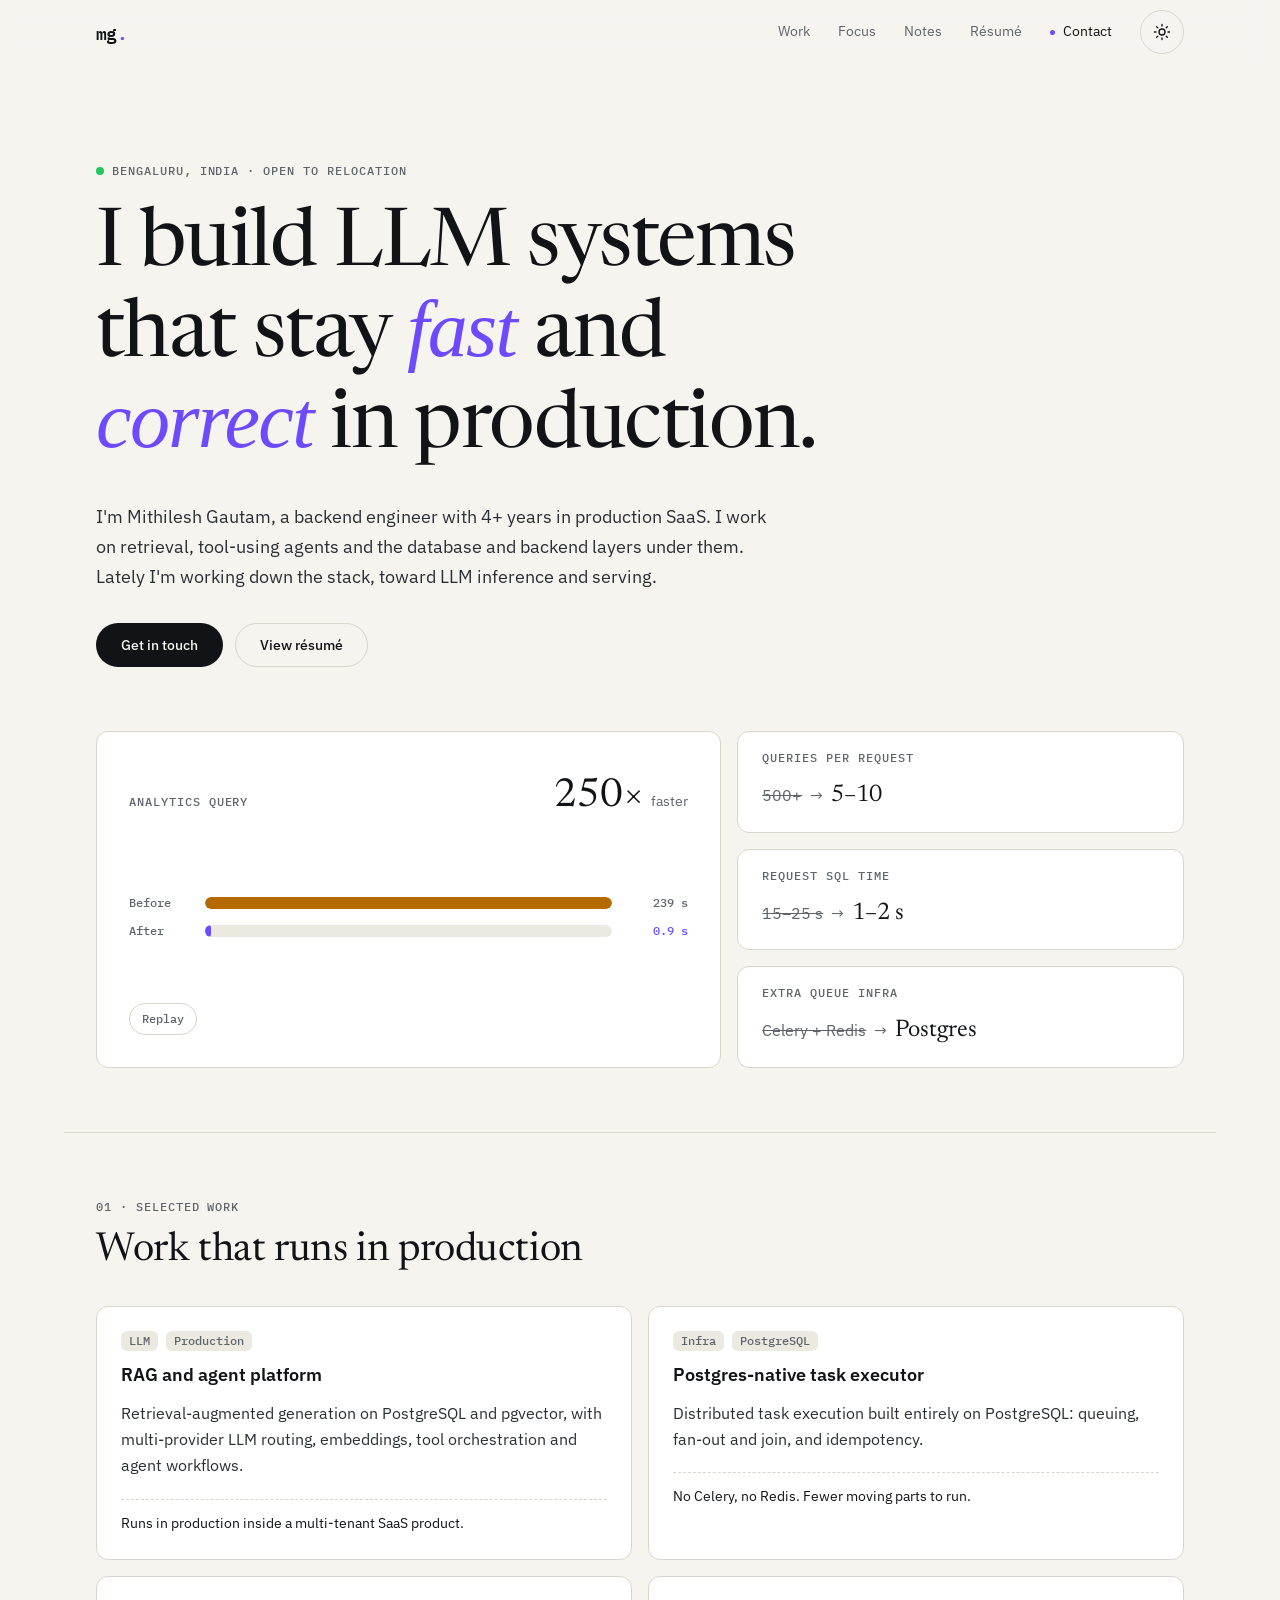
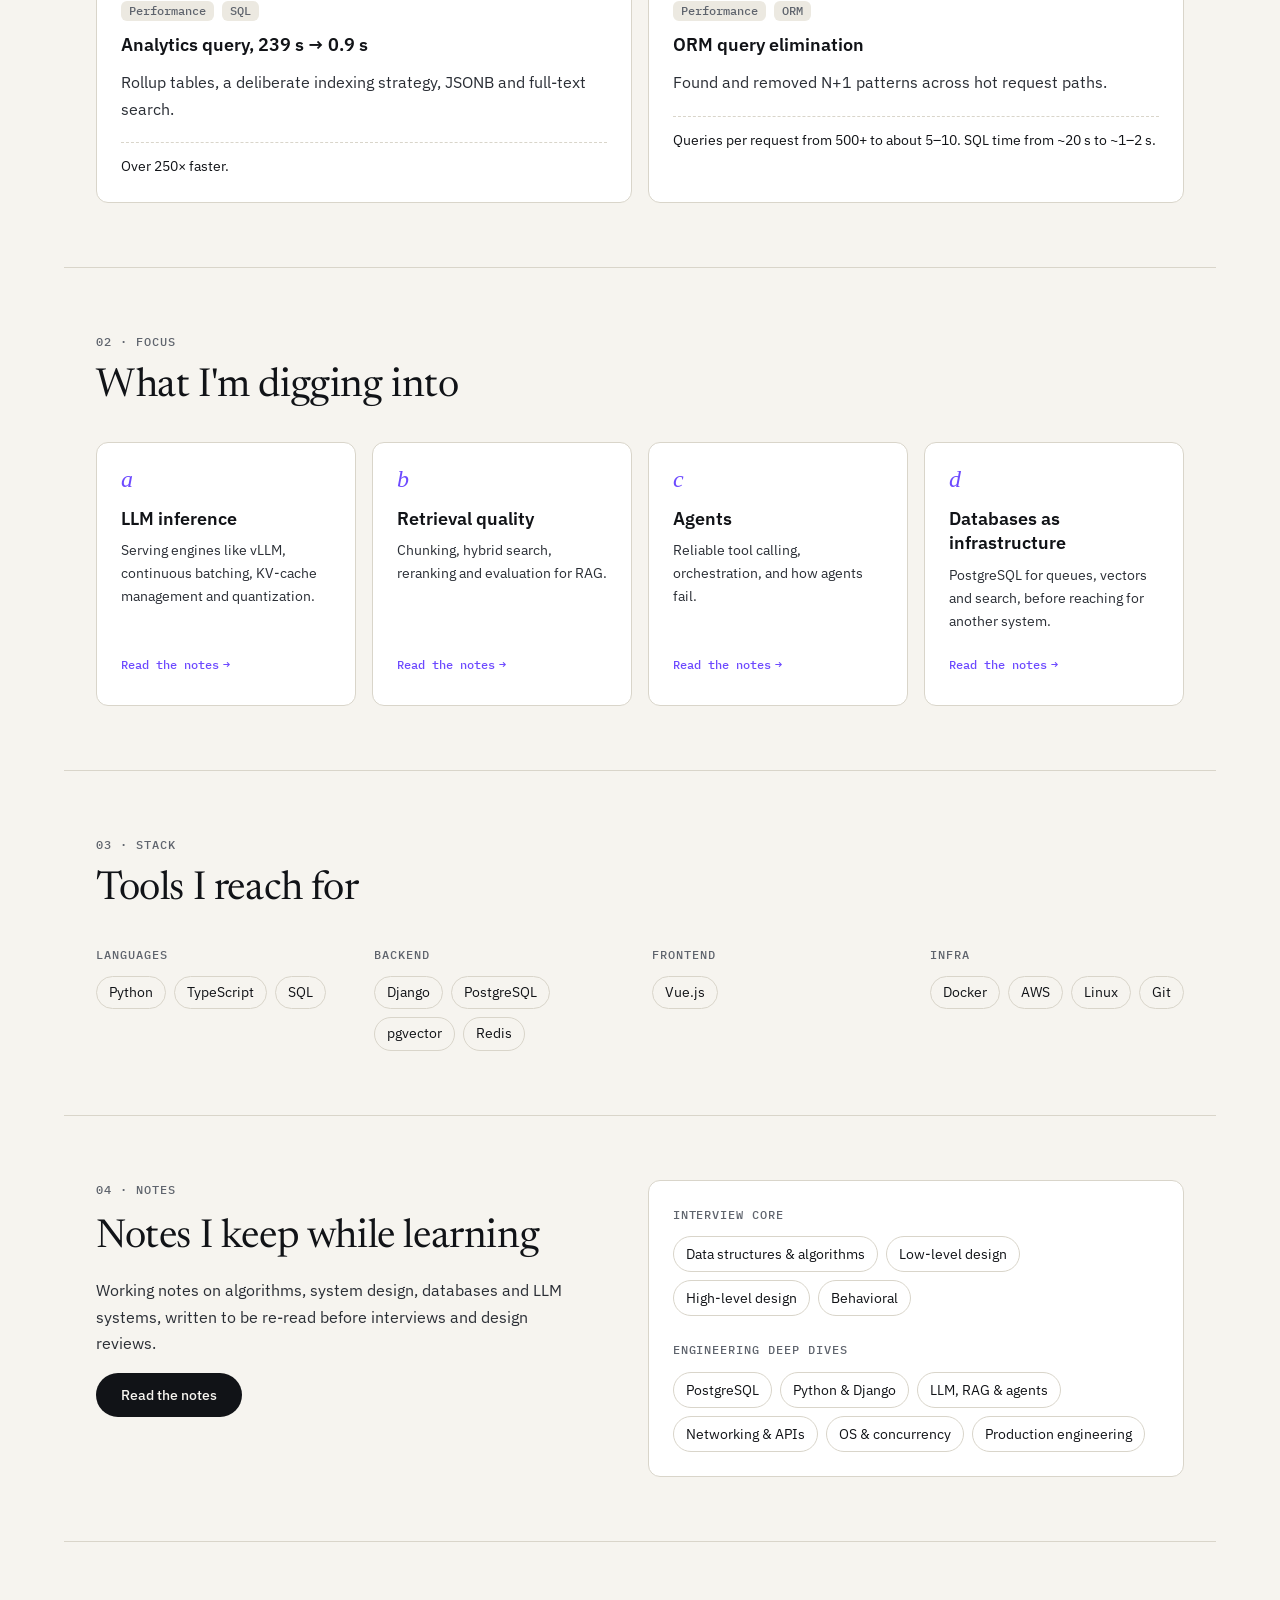
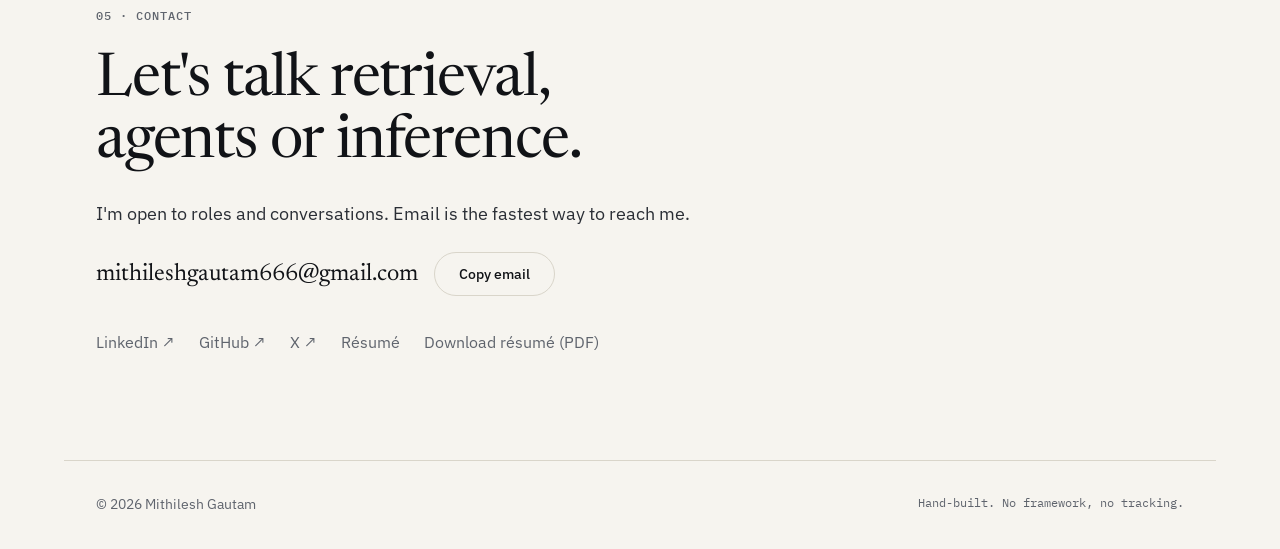
==== commit c1c3263a: "Merge pull request #2 from iammgautam/notes-section Add Notes section and link to the notes site" ====
--- a/index.html
+++ b/index.html
@@ -28,9 +28,9 @@
       <a class="mark" href="#top" aria-label="Mithilesh Gautam, back to top">mg<span>.</span></a>
       <nav aria-label="Primary">
         <ul class="nav">
-          <li><a href="#work">Work</a></li>
-          <li><a href="#focus">Focus</a></li>
-          <li><a href="#stack">Stack</a></li>
+          <li class="nav-optional"><a href="#work">Work</a></li>
+          <li class="nav-optional"><a href="#focus">Focus</a></li>
+          <li><a href="notes/">Notes</a></li>
           <li><a href="resume.html">Résumé</a></li>
           <li><a href="#contact">Contact</a></li>
         </ul>
@@ -145,21 +145,25 @@
           <span class="focus-n" aria-hidden="true">a</span>
           <h3 class="h3">LLM inference</h3>
           <p>Serving engines like vLLM, continuous batching, KV-cache management and quantization.</p>
+          <a class="focus-link" href="notes/llm/inference-basics/" aria-label="Read my notes on LLM inference">Read the notes <span aria-hidden="true">→</span></a>
         </article>
         <article class="focus reveal">
           <span class="focus-n" aria-hidden="true">b</span>
           <h3 class="h3">Retrieval quality</h3>
           <p>Chunking, hybrid search, reranking and evaluation for RAG.</p>
+          <a class="focus-link" href="notes/llm/hybrid-search-and-reranking/" aria-label="Read my notes on retrieval quality">Read the notes <span aria-hidden="true">→</span></a>
         </article>
         <article class="focus reveal">
           <span class="focus-n" aria-hidden="true">c</span>
           <h3 class="h3">Agents</h3>
           <p>Reliable tool calling, orchestration, and how agents fail.</p>
+          <a class="focus-link" href="notes/llm/agents/" aria-label="Read my notes on agents">Read the notes <span aria-hidden="true">→</span></a>
         </article>
         <article class="focus reveal">
           <span class="focus-n" aria-hidden="true">d</span>
           <h3 class="h3">Databases as infrastructure</h3>
           <p>PostgreSQL for queues, vectors and search, before reaching for another system.</p>
+          <a class="focus-link" href="notes/postgresql/" aria-label="Read my notes on PostgreSQL">Read the notes <span aria-hidden="true">→</span></a>
         </article>
       </div>
     </section>
@@ -190,9 +194,39 @@
       </div>
     </section>
 
+    <!-- Notes -->
+    <section class="wrap section" id="notes" aria-labelledby="notes-title">
+      <div class="notes-block">
+        <div class="notes-intro">
+          <p class="overline">04 · Notes</p>
+          <h2 class="h2" id="notes-title">Notes I keep while learning</h2>
+          <p>Working notes on algorithms, system design, databases and LLM systems, written to be re-read before interviews and design reviews.</p>
+          <a class="btn btn-primary" href="notes/">Read the notes</a>
+        </div>
+        <div class="notes-topics reveal">
+          <h3 class="overline">Interview core</h3>
+          <ul class="topic-links">
+            <li><a href="notes/dsa/">Data structures &amp; algorithms</a></li>
+            <li><a href="notes/lld/">Low-level design</a></li>
+            <li><a href="notes/hld/">High-level design</a></li>
+            <li><a href="notes/behavioral/">Behavioral</a></li>
+          </ul>
+          <h3 class="overline">Engineering deep dives</h3>
+          <ul class="topic-links">
+            <li><a href="notes/postgresql/">PostgreSQL</a></li>
+            <li><a href="notes/python-django/">Python &amp; Django</a></li>
+            <li><a href="notes/llm/">LLM, RAG &amp; agents</a></li>
+            <li><a href="notes/networking/">Networking &amp; APIs</a></li>
+            <li><a href="notes/os-concurrency/">OS &amp; concurrency</a></li>
+            <li><a href="notes/production/">Production engineering</a></li>
+          </ul>
+        </div>
+      </div>
+    </section>
+
     <!-- Contact -->
     <section class="wrap section contact" id="contact" aria-labelledby="contact-title">
-      <p class="overline">04 · Contact</p>
+      <p class="overline">05 · Contact</p>
       <h2 class="display contact-title" id="contact-title">Let's talk retrieval, agents or inference.</h2>
       <p class="lede">I'm open to roles and conversations. Email is the fastest way to reach me.</p>
 
--- a/style.css
+++ b/style.css
@@ -218,7 +218,7 @@
   border-radius: 50%; background: var(--color-accent);
 }
 @media (max-width: 560px) {
-  .nav li:nth-child(2), .nav li:nth-child(3) { display: none; }
+  .nav .nav-optional { display: none; }
   .nav a { padding: 0 var(--sp-2); }
 }
 .theme-toggle {
@@ -330,9 +330,16 @@
 .focus-grid { display: grid; gap: var(--sp-4); }
 @media (min-width: 640px) { .focus-grid { grid-template-columns: 1fr 1fr; } }
 @media (min-width: 1000px) { .focus-grid { grid-template-columns: repeat(4, 1fr); } }
-.focus { padding: var(--sp-6); display: grid; gap: var(--sp-2); align-content: start; }
+.focus { padding: var(--sp-6); display: grid; gap: var(--sp-2); grid-template-rows: auto auto 1fr auto; }
 .focus-n { font: italic 400 var(--fs-xl)/1 var(--font-display); color: var(--color-accent); margin-bottom: var(--sp-2); }
 .focus p { font-size: var(--fs-sm); }
+.focus-link {
+  align-self: end; justify-self: start; margin-top: var(--sp-2);
+  display: inline-flex; align-items: center; gap: var(--sp-1); min-height: 32px;
+  font: 500 var(--fs-xs)/1 var(--font-mono); color: var(--color-accent); text-decoration: none;
+}
+.focus-link:hover span { transform: translateX(3px); }
+.focus-link span { transition: transform var(--dur-fast) var(--ease-out); }
 
 .stack-groups { display: grid; gap: var(--sp-6); }
 @media (min-width: 760px) { .stack-groups { grid-template-columns: repeat(4, 1fr); } }
@@ -469,3 +476,24 @@
   .cv-h { break-after: avoid; }
   .js .reveal { opacity: 1; transform: none; }
 }
+
+/* ==========================================================
+   Notes (links to the notes site)
+   ========================================================== */
+.notes-block { display: grid; gap: var(--sp-8); }
+@media (min-width: 900px) { .notes-block { grid-template-columns: 1fr 1.1fr; gap: var(--sp-16); align-items: start; } }
+.notes-intro { display: grid; gap: var(--sp-4); justify-items: start; }
+.notes-intro p:not(.overline) { max-width: var(--measure); }
+.notes-topics {
+  display: grid; gap: var(--sp-3); padding: var(--sp-6);
+  background: var(--color-surface); border: 1px solid var(--color-border); border-radius: var(--radius-md);
+}
+.topic-links { display: flex; flex-wrap: wrap; gap: var(--sp-2); }
+.topic-links + .overline { margin-top: var(--sp-3); }
+.topic-links a {
+  display: inline-flex; align-items: center; min-height: 36px; padding: 0 var(--sp-3);
+  border: 1px solid var(--color-border); border-radius: var(--radius-pill);
+  font-size: var(--fs-sm); color: var(--color-text-strong); text-decoration: none;
+  transition: border-color var(--dur-fast), color var(--dur-fast);
+}
+.topic-links a:hover { border-color: var(--color-accent); color: var(--color-accent); }
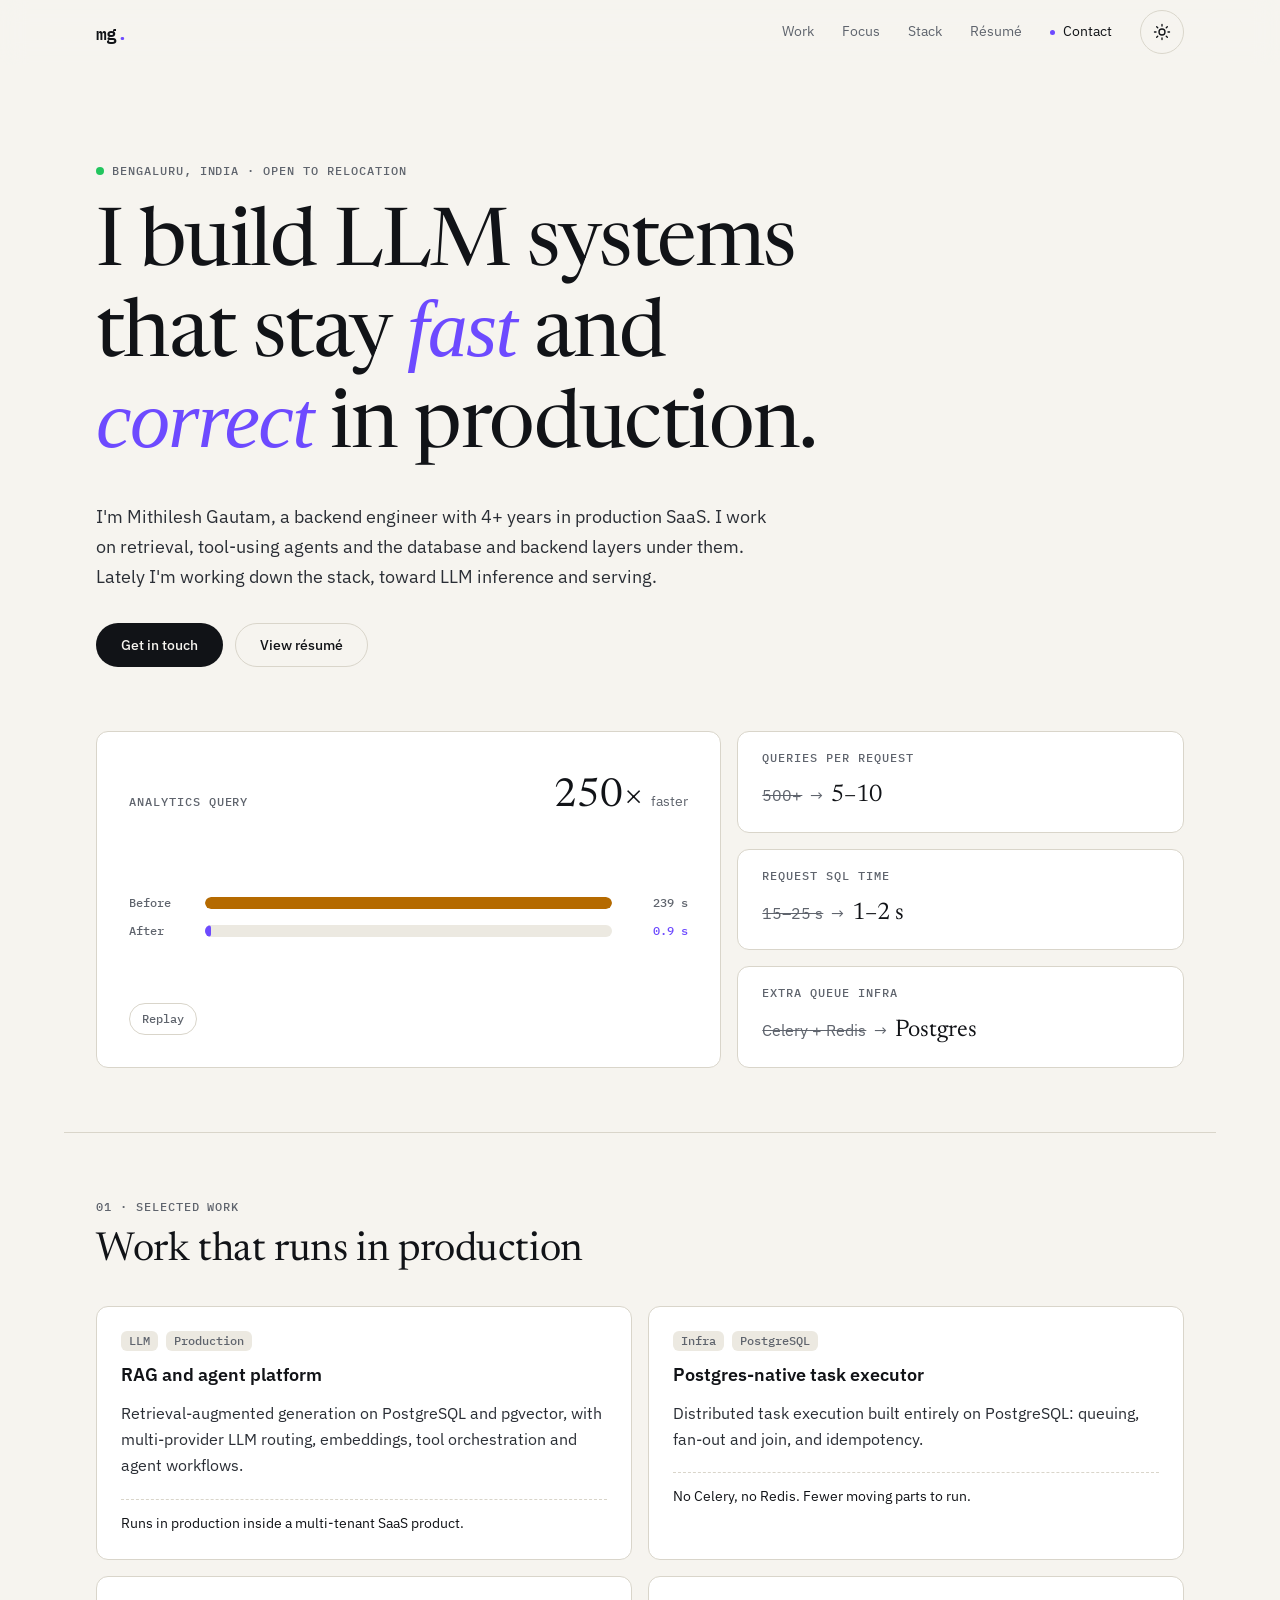
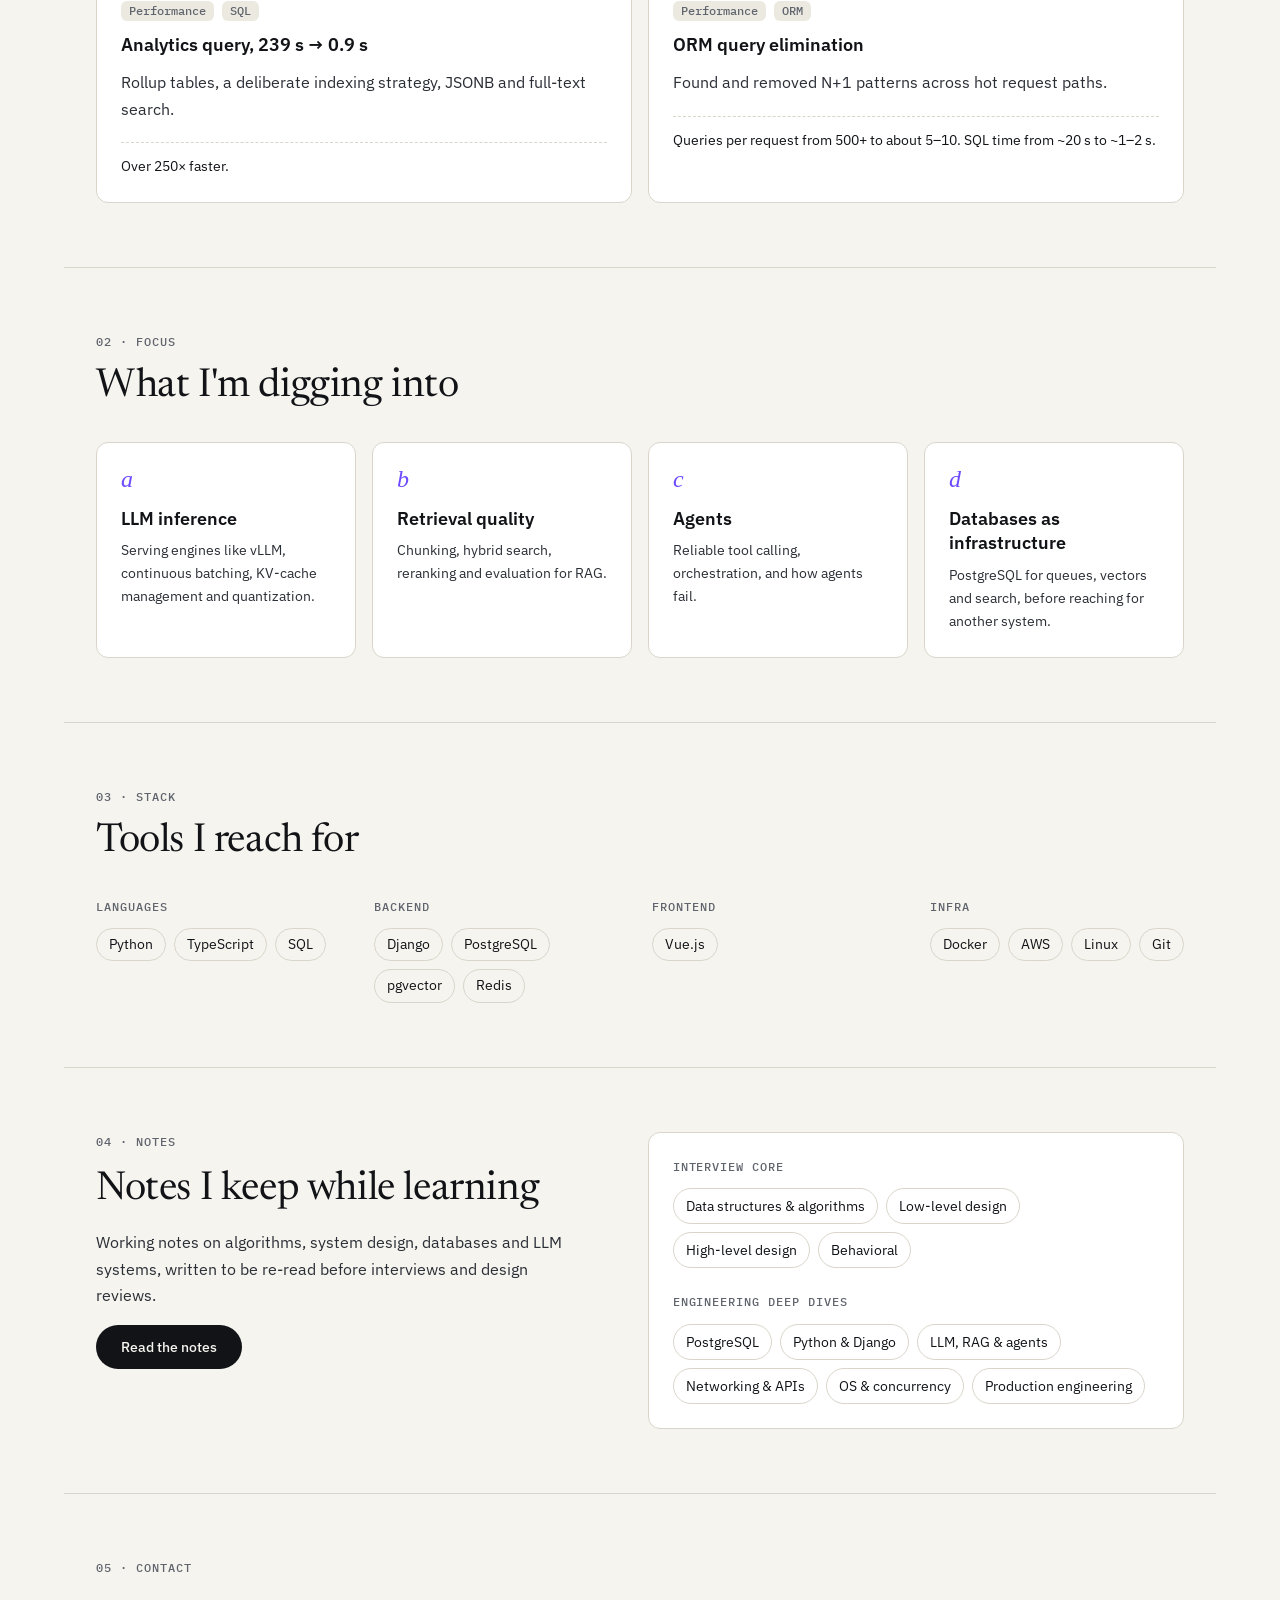
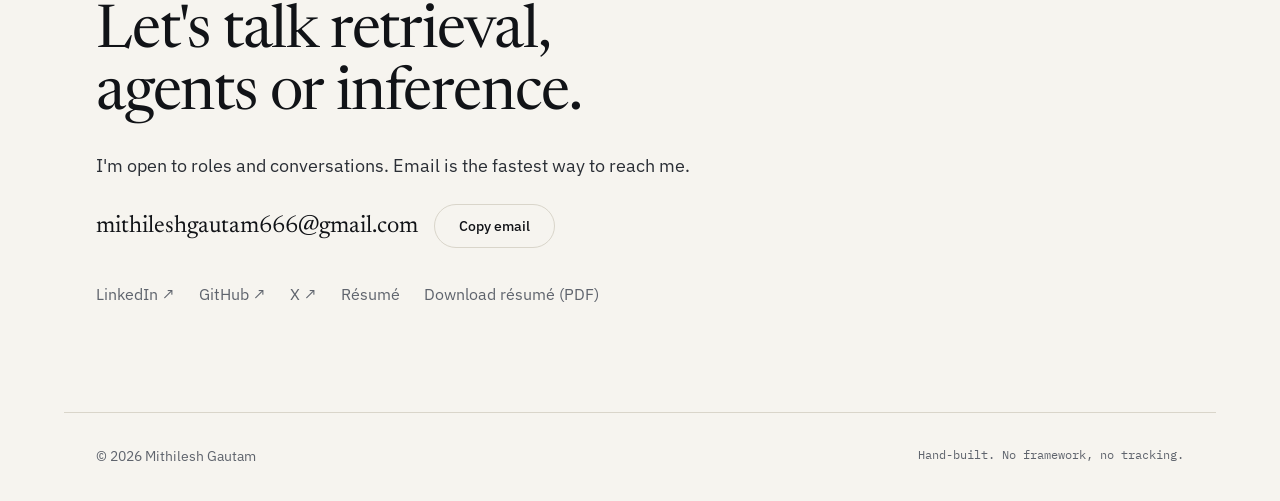
==== commit 4d8ddeba: "Add Notes section to portfolio Links to the notes site and each of its 10 topics. Sits between Stack" ====
--- a/index.html
+++ b/index.html
@@ -28,9 +28,9 @@
       <a class="mark" href="#top" aria-label="Mithilesh Gautam, back to top">mg<span>.</span></a>
       <nav aria-label="Primary">
         <ul class="nav">
-          <li class="nav-optional"><a href="#work">Work</a></li>
-          <li class="nav-optional"><a href="#focus">Focus</a></li>
-          <li><a href="notes/">Notes</a></li>
+          <li><a href="#work">Work</a></li>
+          <li><a href="#focus">Focus</a></li>
+          <li><a href="#stack">Stack</a></li>
           <li><a href="resume.html">Résumé</a></li>
           <li><a href="#contact">Contact</a></li>
         </ul>
@@ -145,25 +145,21 @@
           <span class="focus-n" aria-hidden="true">a</span>
           <h3 class="h3">LLM inference</h3>
           <p>Serving engines like vLLM, continuous batching, KV-cache management and quantization.</p>
-          <a class="focus-link" href="notes/llm/inference-basics/" aria-label="Read my notes on LLM inference">Read the notes <span aria-hidden="true">→</span></a>
         </article>
         <article class="focus reveal">
           <span class="focus-n" aria-hidden="true">b</span>
           <h3 class="h3">Retrieval quality</h3>
           <p>Chunking, hybrid search, reranking and evaluation for RAG.</p>
-          <a class="focus-link" href="notes/llm/hybrid-search-and-reranking/" aria-label="Read my notes on retrieval quality">Read the notes <span aria-hidden="true">→</span></a>
         </article>
         <article class="focus reveal">
           <span class="focus-n" aria-hidden="true">c</span>
           <h3 class="h3">Agents</h3>
           <p>Reliable tool calling, orchestration, and how agents fail.</p>
-          <a class="focus-link" href="notes/llm/agents/" aria-label="Read my notes on agents">Read the notes <span aria-hidden="true">→</span></a>
         </article>
         <article class="focus reveal">
           <span class="focus-n" aria-hidden="true">d</span>
           <h3 class="h3">Databases as infrastructure</h3>
           <p>PostgreSQL for queues, vectors and search, before reaching for another system.</p>
-          <a class="focus-link" href="notes/postgresql/" aria-label="Read my notes on PostgreSQL">Read the notes <span aria-hidden="true">→</span></a>
         </article>
       </div>
     </section>
--- a/style.css
+++ b/style.css
@@ -218,7 +218,7 @@
   border-radius: 50%; background: var(--color-accent);
 }
 @media (max-width: 560px) {
-  .nav .nav-optional { display: none; }
+  .nav li:nth-child(2), .nav li:nth-child(3) { display: none; }
   .nav a { padding: 0 var(--sp-2); }
 }
 .theme-toggle {
@@ -330,16 +330,9 @@
 .focus-grid { display: grid; gap: var(--sp-4); }
 @media (min-width: 640px) { .focus-grid { grid-template-columns: 1fr 1fr; } }
 @media (min-width: 1000px) { .focus-grid { grid-template-columns: repeat(4, 1fr); } }
-.focus { padding: var(--sp-6); display: grid; gap: var(--sp-2); grid-template-rows: auto auto 1fr auto; }
+.focus { padding: var(--sp-6); display: grid; gap: var(--sp-2); align-content: start; }
 .focus-n { font: italic 400 var(--fs-xl)/1 var(--font-display); color: var(--color-accent); margin-bottom: var(--sp-2); }
 .focus p { font-size: var(--fs-sm); }
-.focus-link {
-  align-self: end; justify-self: start; margin-top: var(--sp-2);
-  display: inline-flex; align-items: center; gap: var(--sp-1); min-height: 32px;
-  font: 500 var(--fs-xs)/1 var(--font-mono); color: var(--color-accent); text-decoration: none;
-}
-.focus-link:hover span { transform: translateX(3px); }
-.focus-link span { transition: transform var(--dur-fast) var(--ease-out); }
 
 .stack-groups { display: grid; gap: var(--sp-6); }
 @media (min-width: 760px) { .stack-groups { grid-template-columns: repeat(4, 1fr); } }
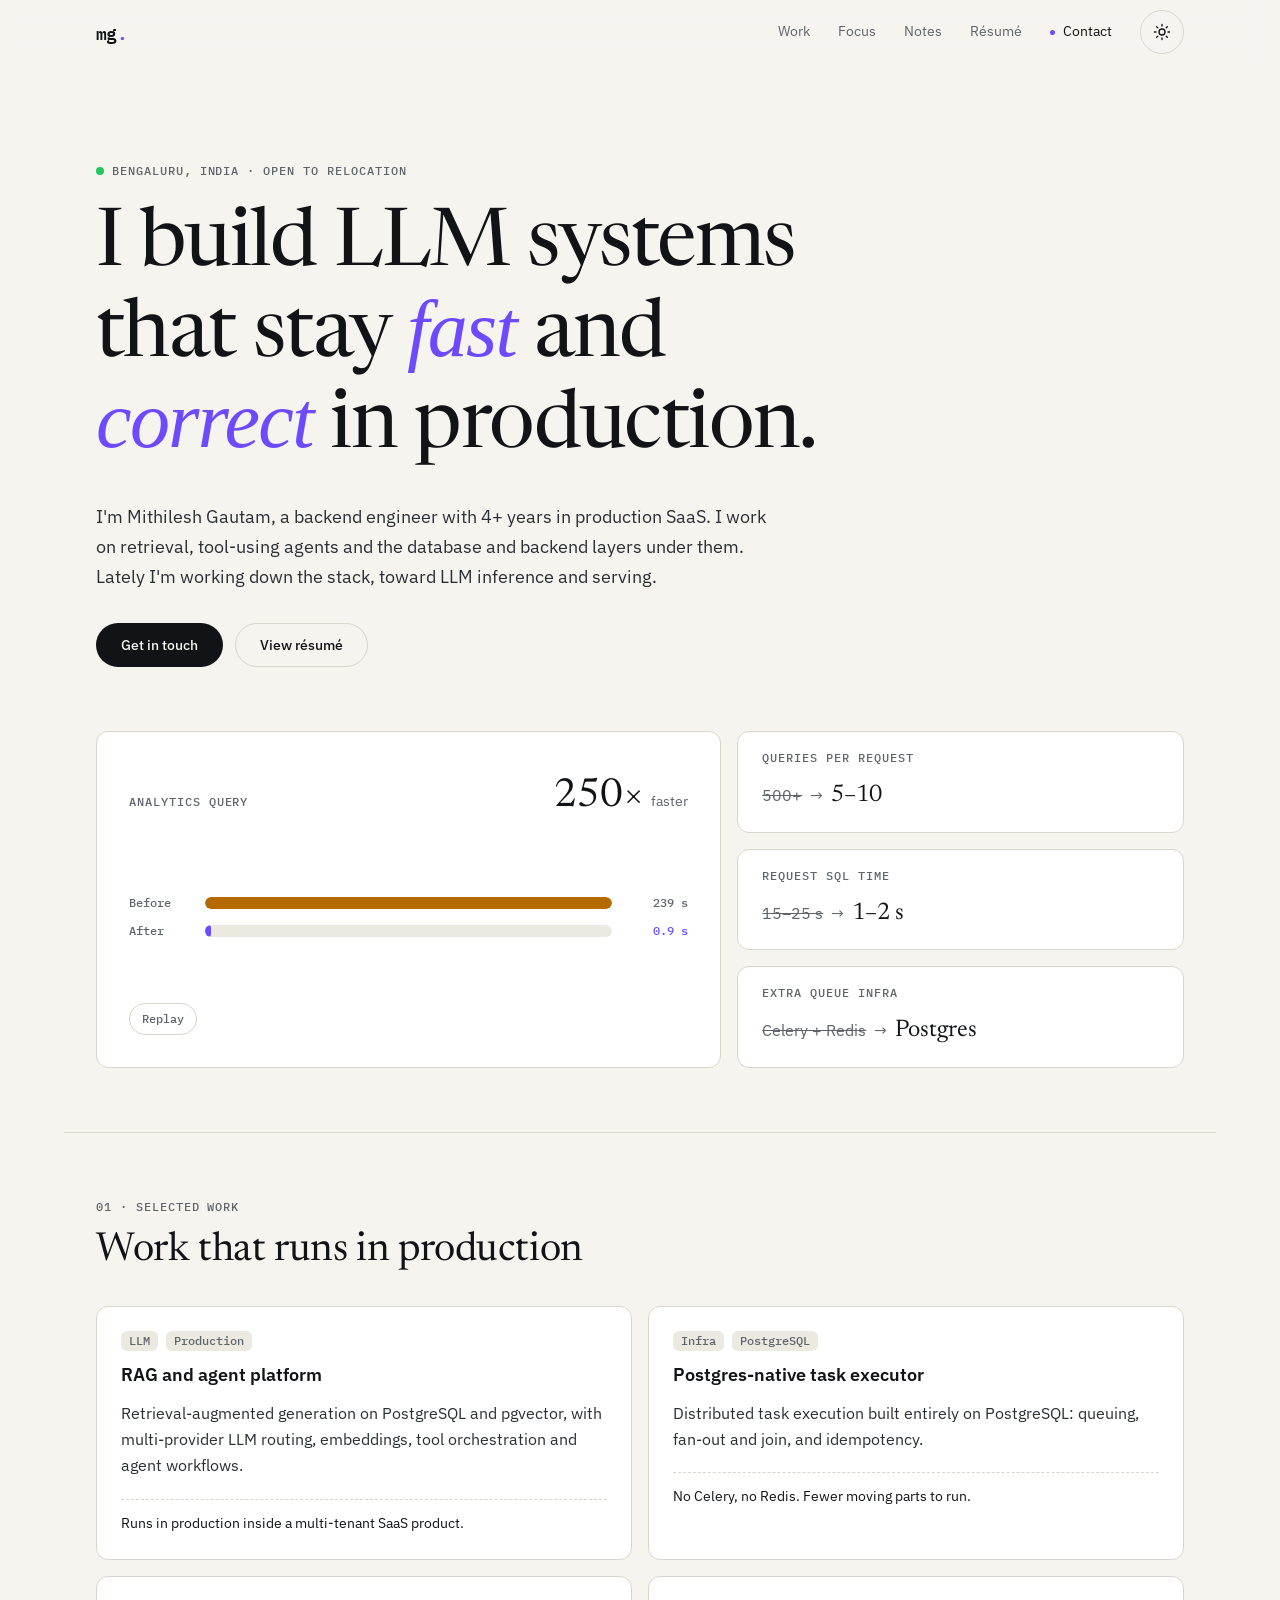
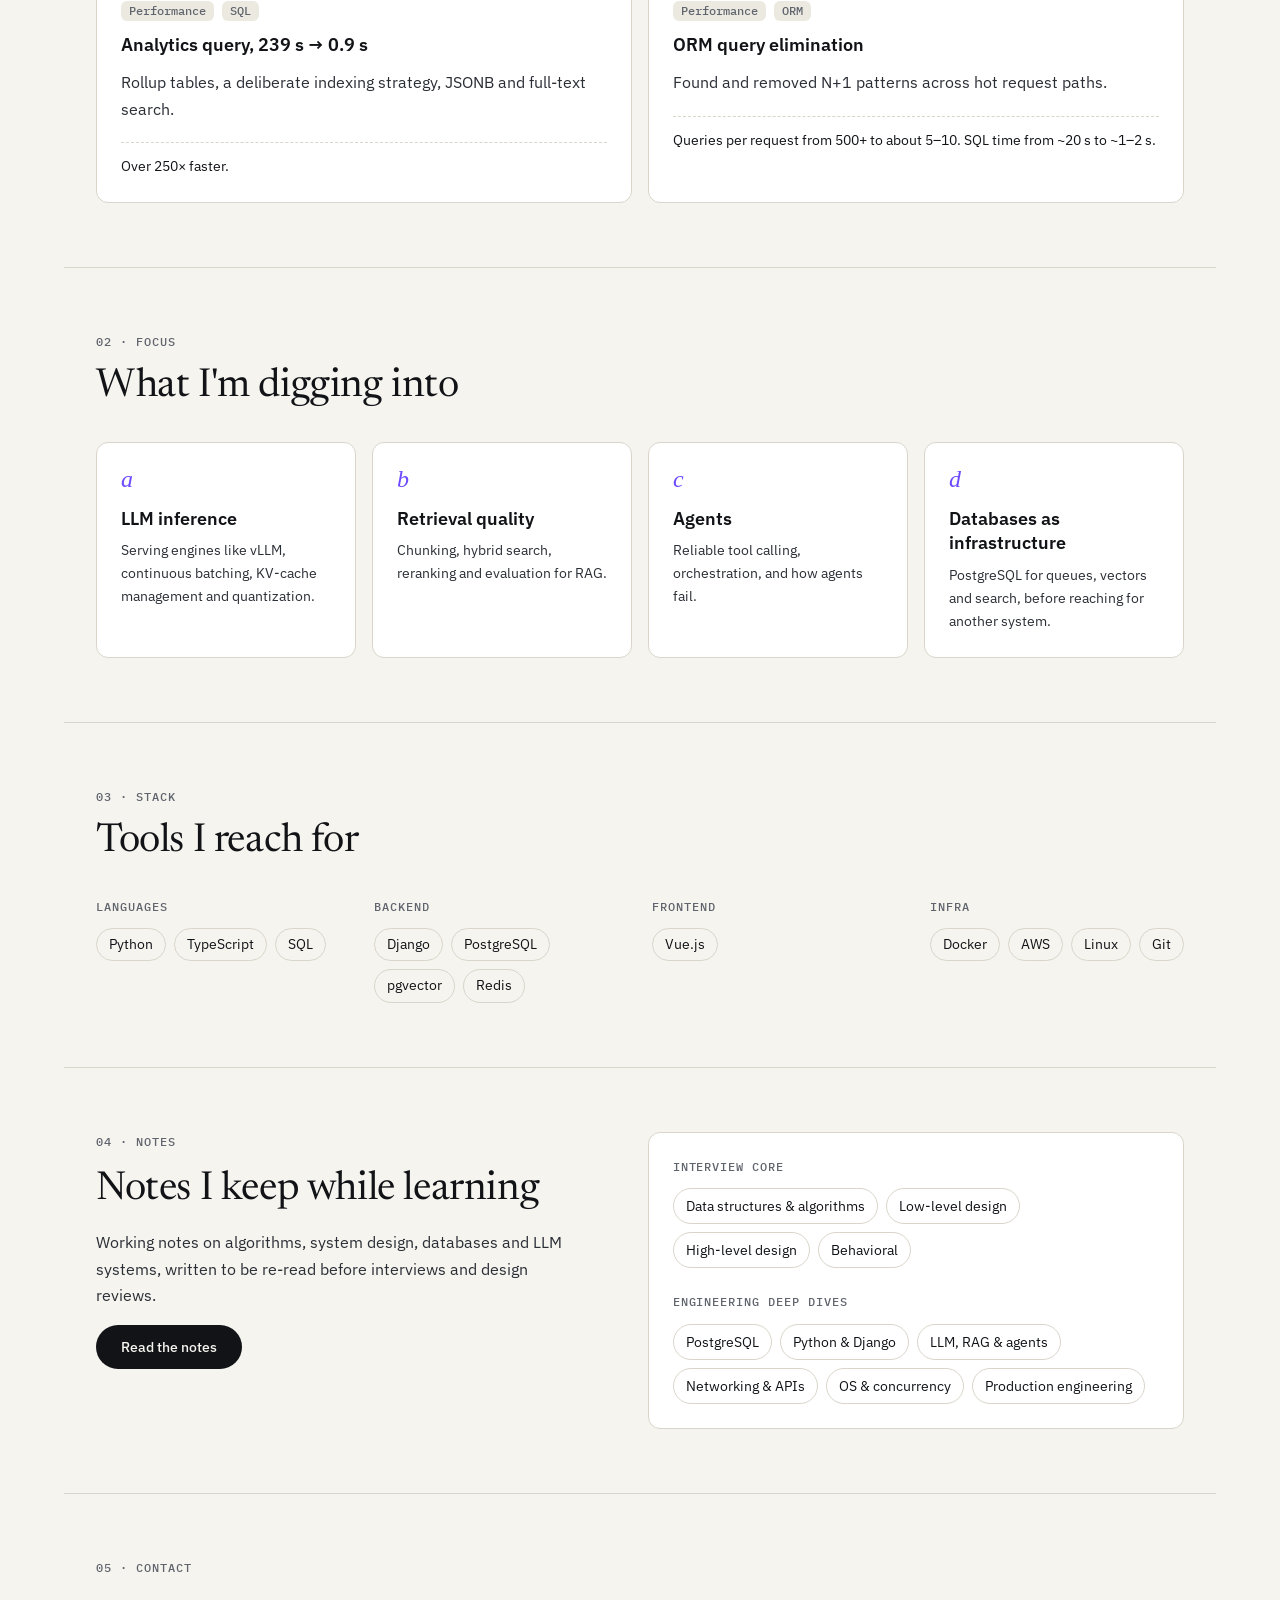
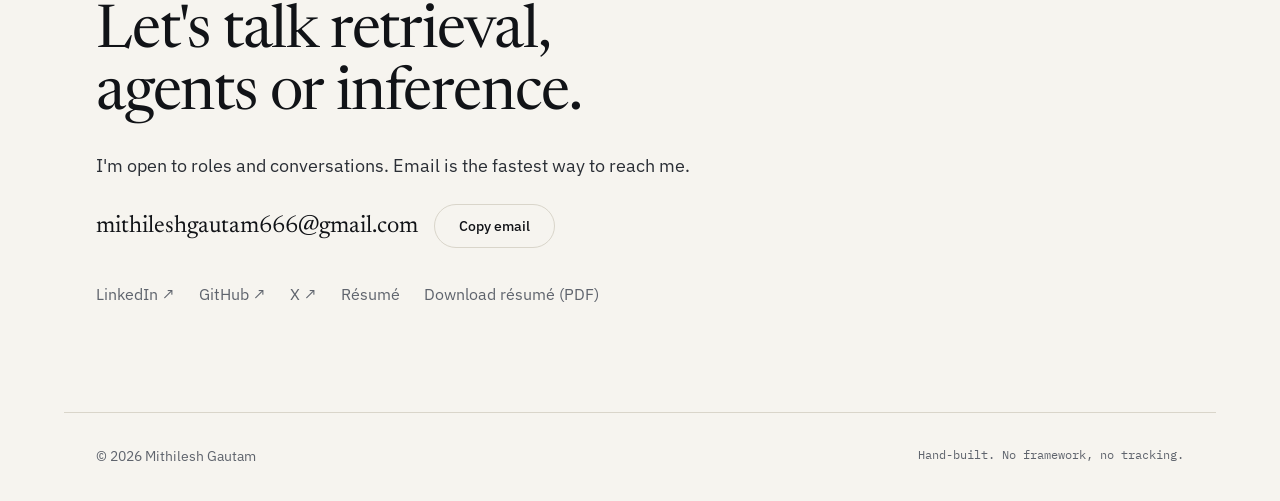
==== commit 4ee3fa9c: "Add Notes to navigation Notes replaces Stack in the nav on both pages. Mobile hides Work and Focus v" ====
--- a/index.html
+++ b/index.html
@@ -28,9 +28,9 @@
       <a class="mark" href="#top" aria-label="Mithilesh Gautam, back to top">mg<span>.</span></a>
       <nav aria-label="Primary">
         <ul class="nav">
-          <li><a href="#work">Work</a></li>
-          <li><a href="#focus">Focus</a></li>
-          <li><a href="#stack">Stack</a></li>
+          <li class="nav-optional"><a href="#work">Work</a></li>
+          <li class="nav-optional"><a href="#focus">Focus</a></li>
+          <li><a href="notes/">Notes</a></li>
           <li><a href="resume.html">Résumé</a></li>
           <li><a href="#contact">Contact</a></li>
         </ul>
--- a/style.css
+++ b/style.css
@@ -218,7 +218,7 @@
   border-radius: 50%; background: var(--color-accent);
 }
 @media (max-width: 560px) {
-  .nav li:nth-child(2), .nav li:nth-child(3) { display: none; }
+  .nav .nav-optional { display: none; }
   .nav a { padding: 0 var(--sp-2); }
 }
 .theme-toggle {
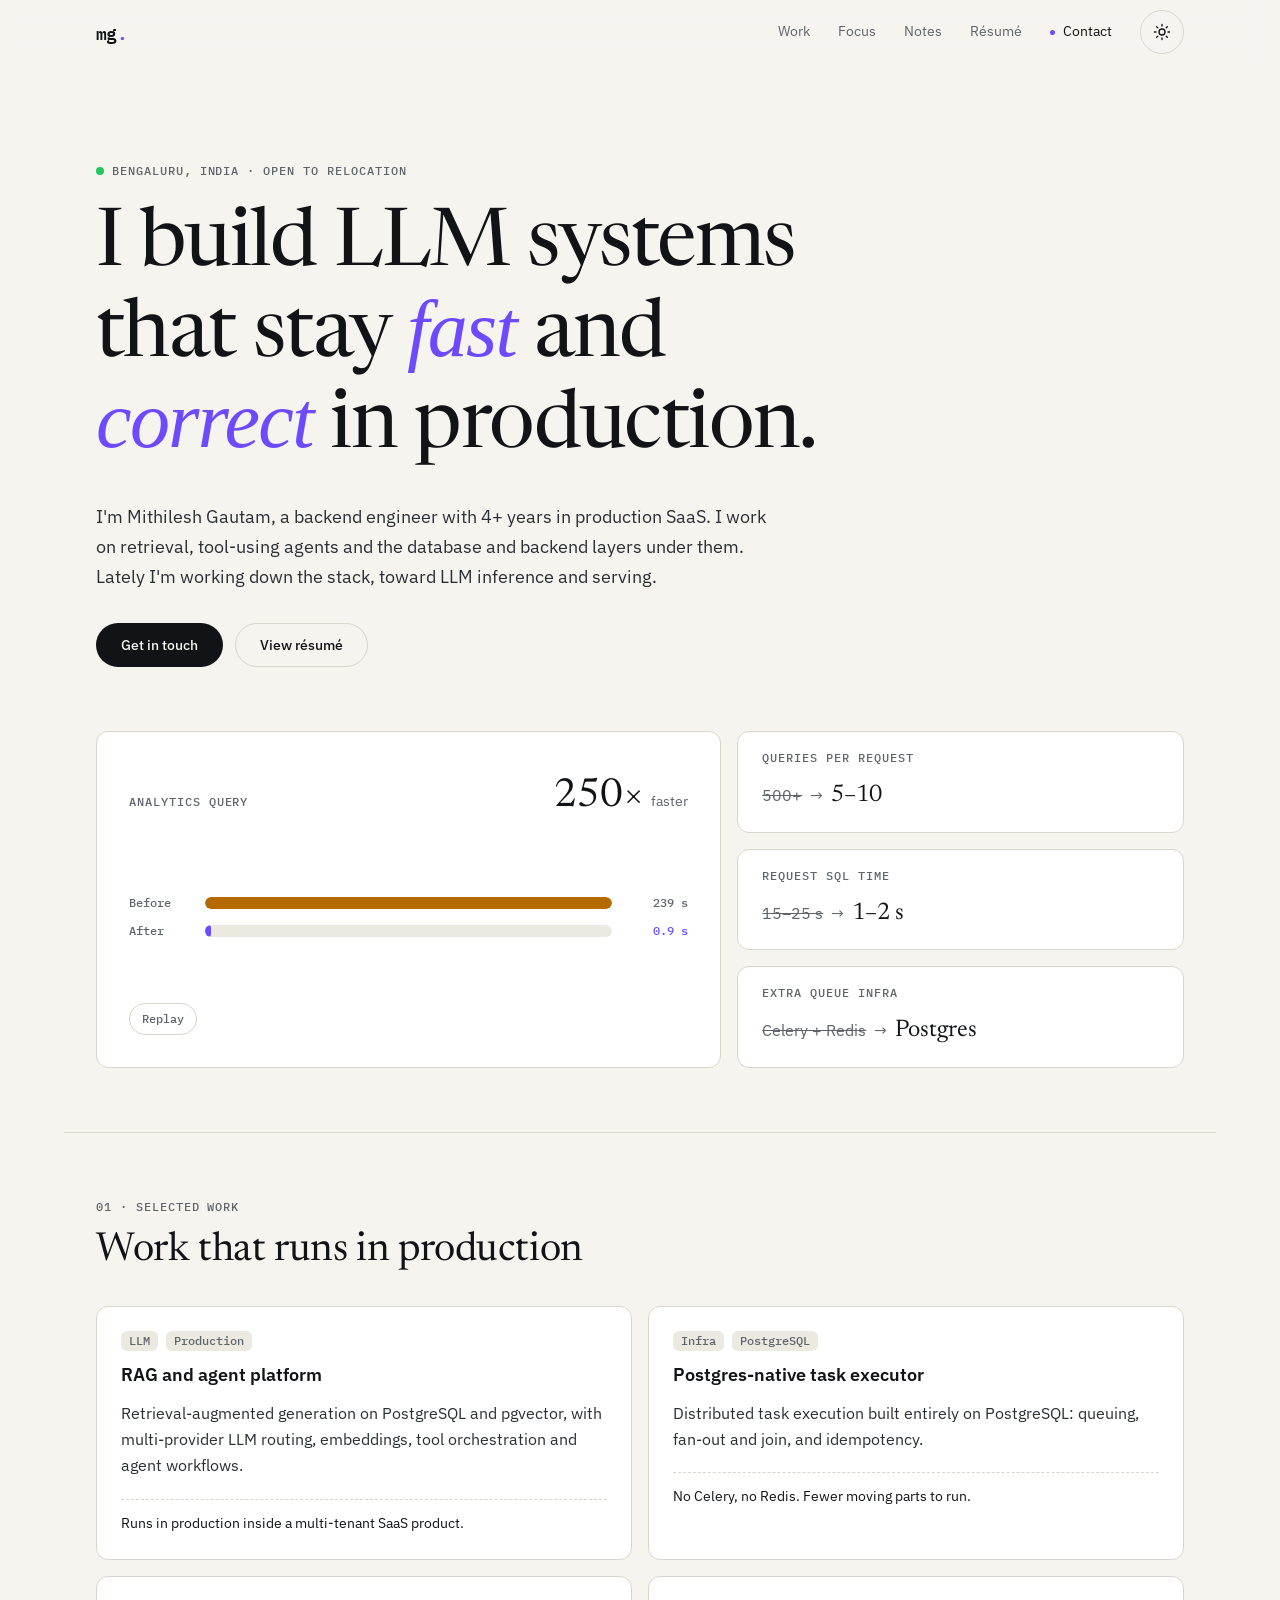
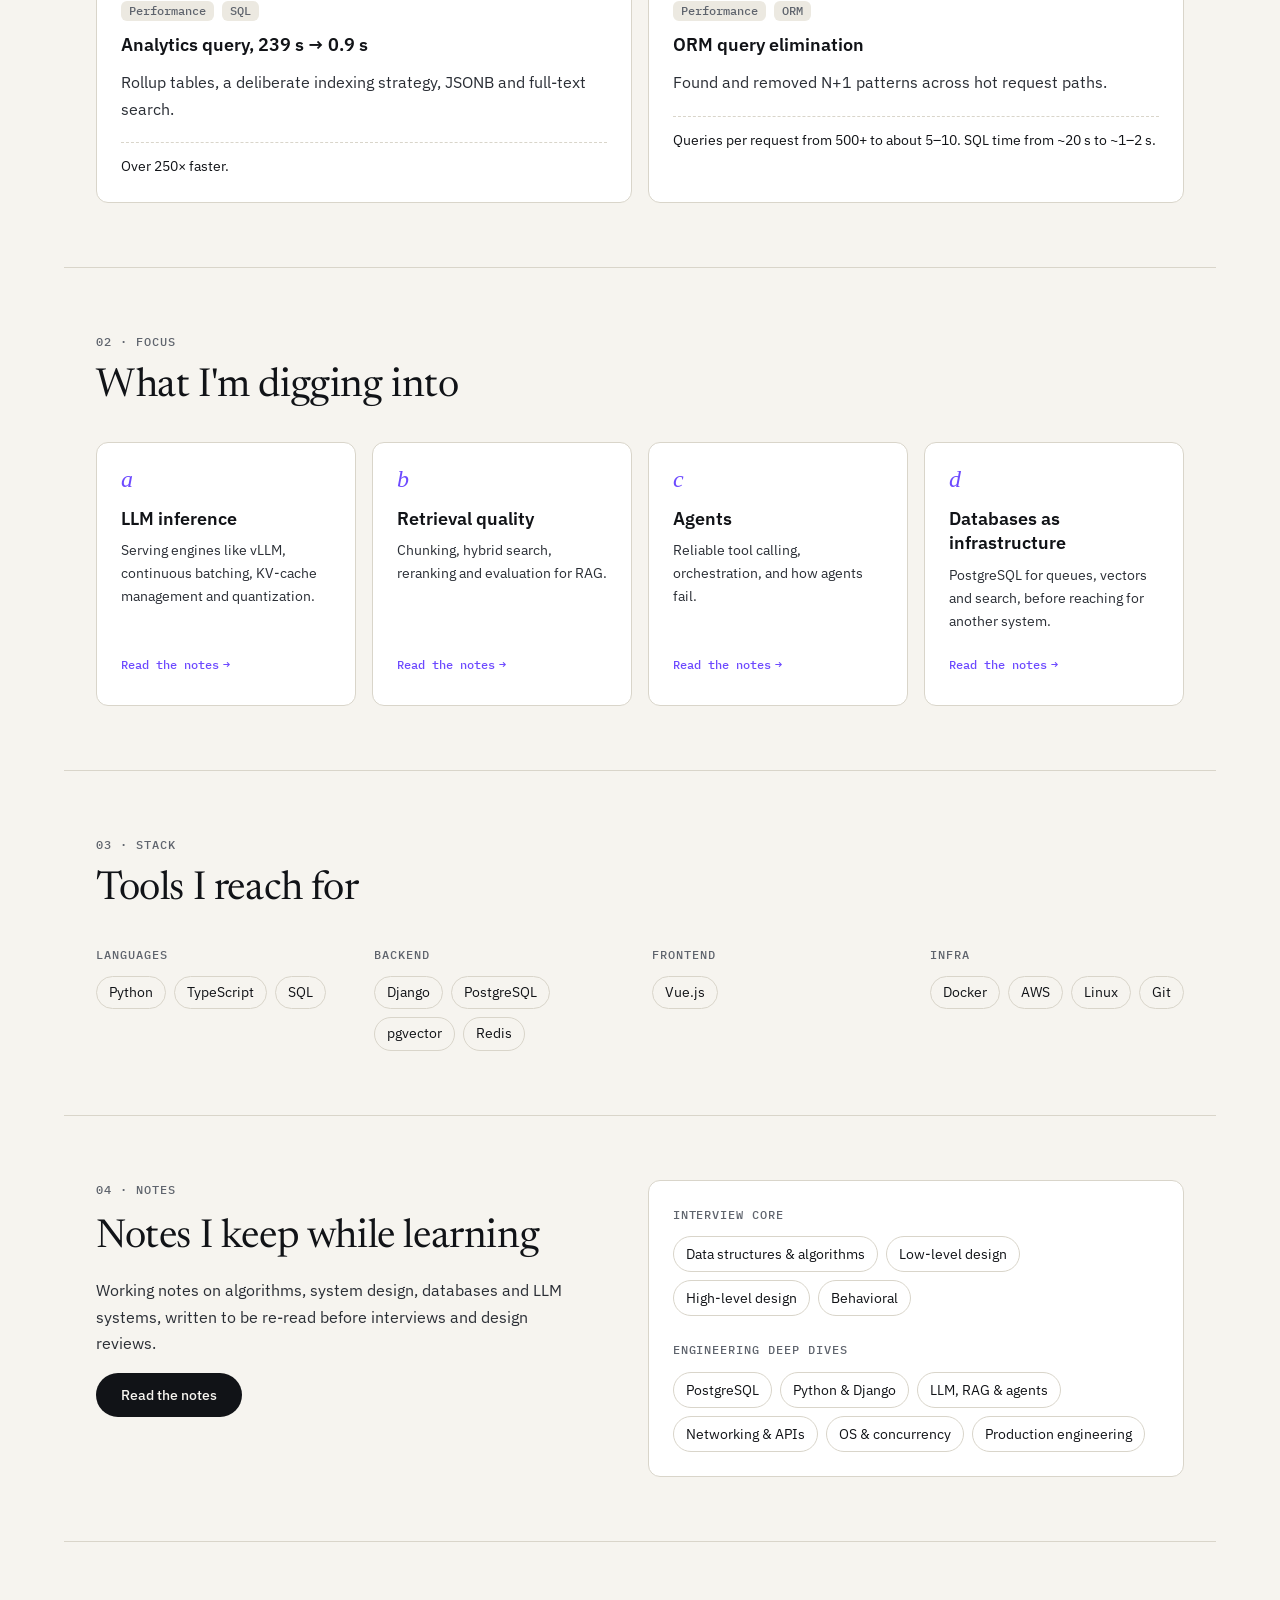
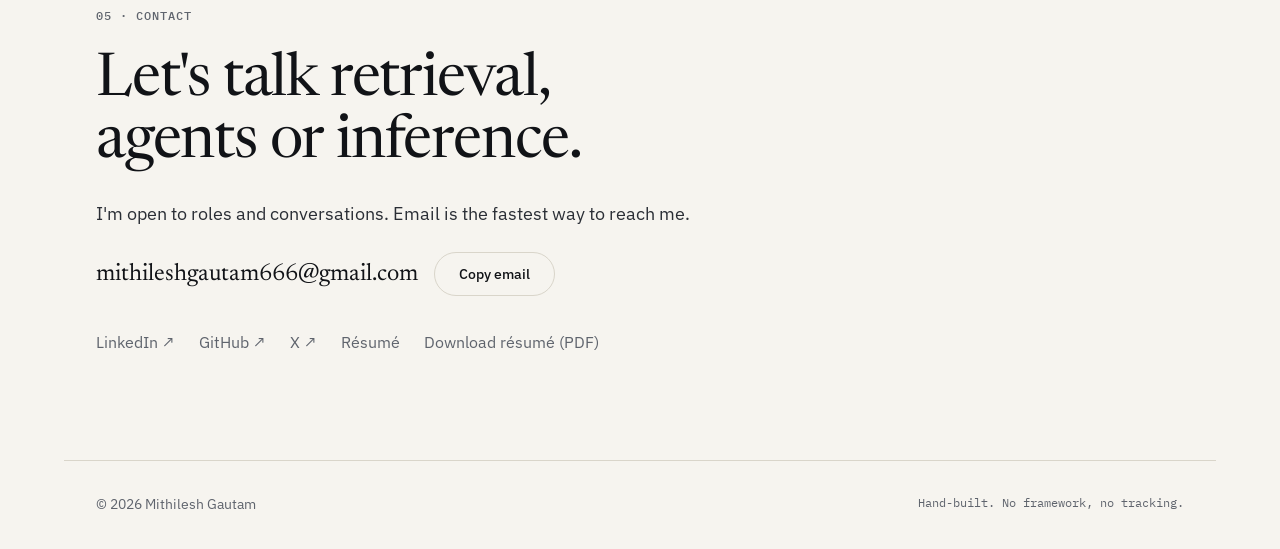
==== commit 131fbf15: "Link Focus cards to related notes Each focus area links to its note: inference basics, hybrid search" ====
--- a/index.html
+++ b/index.html
@@ -145,21 +145,25 @@
           <span class="focus-n" aria-hidden="true">a</span>
           <h3 class="h3">LLM inference</h3>
           <p>Serving engines like vLLM, continuous batching, KV-cache management and quantization.</p>
+          <a class="focus-link" href="notes/llm/inference-basics/" aria-label="Read my notes on LLM inference">Read the notes <span aria-hidden="true">→</span></a>
         </article>
         <article class="focus reveal">
           <span class="focus-n" aria-hidden="true">b</span>
           <h3 class="h3">Retrieval quality</h3>
           <p>Chunking, hybrid search, reranking and evaluation for RAG.</p>
+          <a class="focus-link" href="notes/llm/hybrid-search-and-reranking/" aria-label="Read my notes on retrieval quality">Read the notes <span aria-hidden="true">→</span></a>
         </article>
         <article class="focus reveal">
           <span class="focus-n" aria-hidden="true">c</span>
           <h3 class="h3">Agents</h3>
           <p>Reliable tool calling, orchestration, and how agents fail.</p>
+          <a class="focus-link" href="notes/llm/agents/" aria-label="Read my notes on agents">Read the notes <span aria-hidden="true">→</span></a>
         </article>
         <article class="focus reveal">
           <span class="focus-n" aria-hidden="true">d</span>
           <h3 class="h3">Databases as infrastructure</h3>
           <p>PostgreSQL for queues, vectors and search, before reaching for another system.</p>
+          <a class="focus-link" href="notes/postgresql/" aria-label="Read my notes on PostgreSQL">Read the notes <span aria-hidden="true">→</span></a>
         </article>
       </div>
     </section>
--- a/style.css
+++ b/style.css
@@ -330,9 +330,16 @@
 .focus-grid { display: grid; gap: var(--sp-4); }
 @media (min-width: 640px) { .focus-grid { grid-template-columns: 1fr 1fr; } }
 @media (min-width: 1000px) { .focus-grid { grid-template-columns: repeat(4, 1fr); } }
-.focus { padding: var(--sp-6); display: grid; gap: var(--sp-2); align-content: start; }
+.focus { padding: var(--sp-6); display: grid; gap: var(--sp-2); grid-template-rows: auto auto 1fr auto; }
 .focus-n { font: italic 400 var(--fs-xl)/1 var(--font-display); color: var(--color-accent); margin-bottom: var(--sp-2); }
 .focus p { font-size: var(--fs-sm); }
+.focus-link {
+  align-self: end; justify-self: start; margin-top: var(--sp-2);
+  display: inline-flex; align-items: center; gap: var(--sp-1); min-height: 32px;
+  font: 500 var(--fs-xs)/1 var(--font-mono); color: var(--color-accent); text-decoration: none;
+}
+.focus-link:hover span { transform: translateX(3px); }
+.focus-link span { transition: transform var(--dur-fast) var(--ease-out); }
 
 .stack-groups { display: grid; gap: var(--sp-6); }
 @media (min-width: 760px) { .stack-groups { grid-template-columns: repeat(4, 1fr); } }
